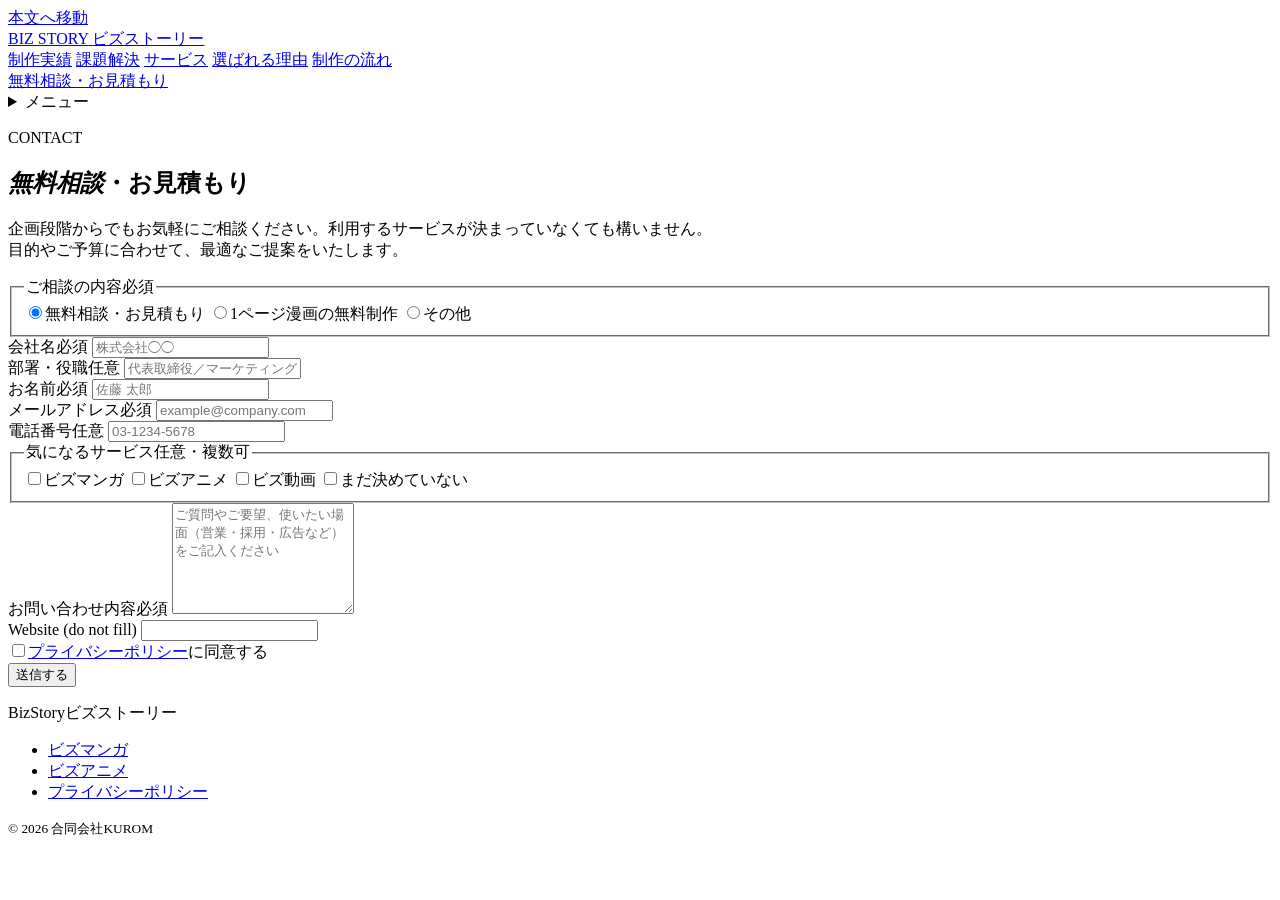
==== v7/contact.html @ 313390fc "fix(v7): 事例マンガの実在の社名・商品名を架空の名前にし、広告ページを外す - サービス説明マンガ: ソアスク→Aシステム、クラルテ→A株式会社。最後の広告ページ（8ページ目）を削除して全7ペ" ====
<!DOCTYPE html>
<html lang="ja">
<head>
  <meta charset="UTF-8">
  <meta name="referrer" content="strict-origin-when-cross-origin">
  <meta name="viewport" content="width=device-width, initial-scale=1.0">
  <!-- ビズストーリー LP のお問い合わせ画面（v7）。送信先は Contents X CRM の受信箱（受信元の公開キーはページ末尾の script）。
       送り方: bizstory.js の initContact が入力を確かめ、問題がなければ BizcarteInbound.sendForm() で受信箱へ送る（data-auto="false"。
       未入力のまま送られないよう、自動の送信は止めている）。ほかの送信先は無い。
       受信元の公開キーは秘密ではない（ブラウザに出る）。受信箱は、受信元に登録された許可ドメイン（kurom.jp）からの送信だけを受け付ける。
       CSP: script-src と connect-src に CRM（contentsx-crm.vercel.app）だけを足している。 -->
  <meta http-equiv="Content-Security-Policy" content="default-src 'self'; script-src 'self' https://contentsx-crm.vercel.app; style-src 'self' https://fonts.googleapis.com; img-src 'self' data: https://i.ytimg.com; font-src 'self' https://fonts.gstatic.com; connect-src https://contentsx-crm.vercel.app; frame-src https://www.youtube-nocookie.com; object-src 'none'; base-uri 'self'; form-action 'none'">
  <meta http-equiv="Permissions-Policy" content="interest-cohort=(), browsing-topics=()">
  <meta http-equiv="X-Content-Type-Options" content="nosniff">
  <title>お問い合わせ｜BIZ STORY（ビズストーリー）</title>
  <meta name="description" content="BIZ STORY（マンガ・アニメ・動画の制作）への無料相談・お見積もりのお問い合わせ。">
  <meta name="robots" content="noindex, follow">
  <meta name="theme-color" content="#0a0a0a">
  <link rel="icon" href="data:,">
  <link rel="preconnect" href="https://fonts.googleapis.com">
  <link rel="preconnect" href="https://fonts.gstatic.com" crossorigin>
  <link rel="stylesheet" href="https://fonts.googleapis.com/css2?family=Noto+Sans+JP:wght@400;500;700;900&family=Noto+Serif+JP:wght@700;900&family=Public+Sans:wght@700;900&display=swap">
  <link rel="stylesheet" href="bizstory.css?v=20261115b">
  <script defer src="bizstory.js?v=20261115b"></script>
</head>
<body class="bs-page bs-v5 bs-v6">
  <a class="bs-skip" href="#main">本文へ移動</a>

  <header class="bs-header">
    <div class="bs-header__inner">
      <!-- ロゴは正式なデータが無いので、文字と本の形の簡単な印で仮に作っている（正式なロゴが届いたら差し替える） -->
      <a class="bs-brand" href="index.html" aria-label="BIZ STORY ビズストーリー トップへ">
        <span class="bs-brand__mark" aria-hidden="true"></span>
        <span class="bs-brand__name">BIZ STORY</span>
        <span class="bs-brand__ja">ビズストーリー</span>
      </a>
      <nav class="bs-nav" aria-label="ページ内">
        <a class="bs-nav__link" href="index.html#works">制作実績</a>
        <a class="bs-nav__link" href="index.html#solutions">課題解決</a>
        <a class="bs-nav__link" href="index.html#services">サービス</a>
        <a class="bs-nav__link" href="index.html#reasons">選ばれる理由</a>
        <a class="bs-nav__link" href="index.html#flow">制作の流れ</a>
      </nav>
      <a class="bs-cta" href="contact.html">無料相談・お見積もり</a>
      <details class="bs-menu" data-bs-menu>
        <summary class="bs-menu__btn" aria-label="ページ内のメニュー"><span class="bs-menu__icon" aria-hidden="true"></span>メニュー</summary>
        <nav class="bs-menu__panel" aria-label="ページ内（メニュー）">
          <a class="bs-menu__top" href="index.html#works">制作実績</a>
          <a class="bs-menu__top" href="index.html#solutions">課題解決</a>
          <a class="bs-menu__top" href="index.html#services">サービス</a>
          <a class="bs-menu__top" href="index.html#reasons">選ばれる理由</a>
          <a class="bs-menu__top" href="index.html#benefits">導入のメリット</a>
          <a class="bs-menu__top" href="index.html#usecases">活用シーン</a>
          <a class="bs-menu__top" href="index.html#flow">制作の流れ</a>
          <a class="bs-menu__top" href="index.html#faq">よくある質問</a>
          <a class="bs-menu__top" href="index.html#contact">お問い合わせ</a>
        </nav>
      </details>
    </div>
  </header>

  <main id="main">
    <section class="bs-contact-hero" aria-labelledby="bs-contact-title">
      <div class="bs-container">
        <p class="bs-eyebrow">CONTACT</p>
        <h1 class="bs-h2" id="bs-contact-title"><em>無料相談</em>・お見積もり</h1>
        <p class="bs-lead">企画段階からでもお気軽にご相談ください。利用するサービスが決まっていなくても構いません。<br class="bs-br-pc">目的やご予算に合わせて、最適なご提案をいたします。</p>
      </div>
    </section>

    <section class="bs-section bs-section--cream bs-contact" aria-label="お問い合わせフォーム">
      <div class="bs-container">
        <form class="bs-form" data-bs-contact novalidate>
          <div class="bs-form__status" data-bs-contact-status role="status" aria-live="polite" tabindex="-1" hidden></div>

          <fieldset class="bs-form__row bs-form__set">
            <legend class="bs-form__label">ご相談の内容<span class="bs-form__req">必須</span></legend>
            <div class="bs-form__choices">
              <label class="bs-form__choice"><input type="radio" name="topic" value="無料相談・お見積もり" required checked><span>無料相談・お見積もり</span></label>
              <label class="bs-form__choice"><input type="radio" name="topic" value="1ページ漫画の無料制作" data-topic="free"><span>1ページ漫画の無料制作</span></label>
              <label class="bs-form__choice"><input type="radio" name="topic" value="その他"><span>その他</span></label>
            </div>
          </fieldset>
          <div class="bs-form__row">
            <label class="bs-form__label" for="bsCompany">会社名<span class="bs-form__req">必須</span></label>
            <input class="bs-form__input" type="text" id="bsCompany" name="company" data-crm-field="company_name" autocomplete="organization" placeholder="株式会社◯◯" required>
          </div>
          <div class="bs-form__row">
            <label class="bs-form__label" for="bsDepartment">部署・役職<span class="bs-form__opt">任意</span></label>
            <input class="bs-form__input" type="text" id="bsDepartment" name="department" data-crm-field="department" autocomplete="organization-title" placeholder="代表取締役／マーケティング部">
          </div>
          <div class="bs-form__row">
            <label class="bs-form__label" for="bsName">お名前<span class="bs-form__req">必須</span></label>
            <input class="bs-form__input" type="text" id="bsName" name="fullName" data-crm-field="full_name" autocomplete="name" placeholder="佐藤 太郎" required>
          </div>
          <div class="bs-form__row">
            <label class="bs-form__label" for="bsEmail">メールアドレス<span class="bs-form__req">必須</span></label>
            <input class="bs-form__input" type="email" id="bsEmail" name="email" data-crm-field="email" autocomplete="email" placeholder="example@company.com" required>
          </div>
          <div class="bs-form__row">
            <label class="bs-form__label" for="bsTel">電話番号<span class="bs-form__opt">任意</span></label>
            <input class="bs-form__input" type="tel" id="bsTel" name="tel" data-crm-field="phone" autocomplete="tel" placeholder="03-1234-5678">
          </div>
          <fieldset class="bs-form__row bs-form__set">
            <legend class="bs-form__label">気になるサービス<span class="bs-form__opt">任意・複数可</span></legend>
            <div class="bs-form__choices">
              <label class="bs-form__choice"><input type="checkbox" name="service" value="ビズマンガ"><span>ビズマンガ</span></label>
              <label class="bs-form__choice"><input type="checkbox" name="service" value="ビズアニメ"><span>ビズアニメ</span></label>
              <label class="bs-form__choice"><input type="checkbox" name="service" value="ビズ動画"><span>ビズ動画</span></label>
              <label class="bs-form__choice"><input type="checkbox" name="service" value="まだ決めていない"><span>まだ決めていない</span></label>
            </div>
          </fieldset>
          <div class="bs-form__row">
            <label class="bs-form__label" for="bsMessage">お問い合わせ内容<span class="bs-form__req">必須</span></label>
            <textarea class="bs-form__input bs-form__textarea" id="bsMessage" name="message" data-crm-field="message" rows="7" placeholder="ご質問やご要望、使いたい場面（営業・採用・広告など）をご記入ください" required></textarea>
          </div>
          <!-- ハニーポット（人には見えない入力欄。送信先が決まったら、値が入っている送信は捨てる） -->
          <div class="bs-form__trap" aria-hidden="true">
            <label for="bsWebsite">Website (do not fill)</label>
            <input type="text" id="bsWebsite" name="website" tabindex="-1" autocomplete="off" data-1p-ignore data-lpignore="true" data-bwignore="true" data-form-type="other">
          </div>
          <div class="bs-form__agree">
            <label class="bs-form__choice"><input type="checkbox" name="agree" id="bsAgree" required data-crm-ignore><span><a href="https://bizmanga.contentsx.jp/privacy-policy" target="_blank" rel="noopener">プライバシーポリシー</a>に同意する</span></label>
          </div>
          <div class="bs-form__submit"><button class="bs-btn bs-btn--lg" type="submit">送信する</button></div>
        </form>
      </div>
    </section>
  </main>

  <footer class="bs-footer">
    <div class="bs-footer__inner">
      <p class="bs-footer__brand">BizStory<span>ビズストーリー</span></p>
      <ul class="bs-footer__links">
        <li><a href="https://bizmanga.contentsx.jp/" target="_blank" rel="noopener">ビズマンガ</a></li>
        <li><a href="https://bizmanga.contentsx.jp/bizanime" target="_blank" rel="noopener">ビズアニメ</a></li>
        <li><a href="https://bizmanga.contentsx.jp/privacy-policy" target="_blank" rel="noopener">プライバシーポリシー</a></li>
      </ul>
      <p class="bs-footer__copy"><small>&copy; 2026 合同会社KUROM</small></p>
    </div>
  </footer>
  <!-- Contents X CRM 受信箱連携（送信は bizstory.js の initContact から手動で呼ぶため data-auto="false"。ボット対策の隠し欄は data-honeypot） -->
  <script src="https://contentsx-crm.vercel.app/embed/inbound-v1.js" data-source-key="1d94e01e3395a80f8139bd9f3fbd54bb" data-auto="false" data-honeypot="#bsWebsite" async></script>
</body>
</html>
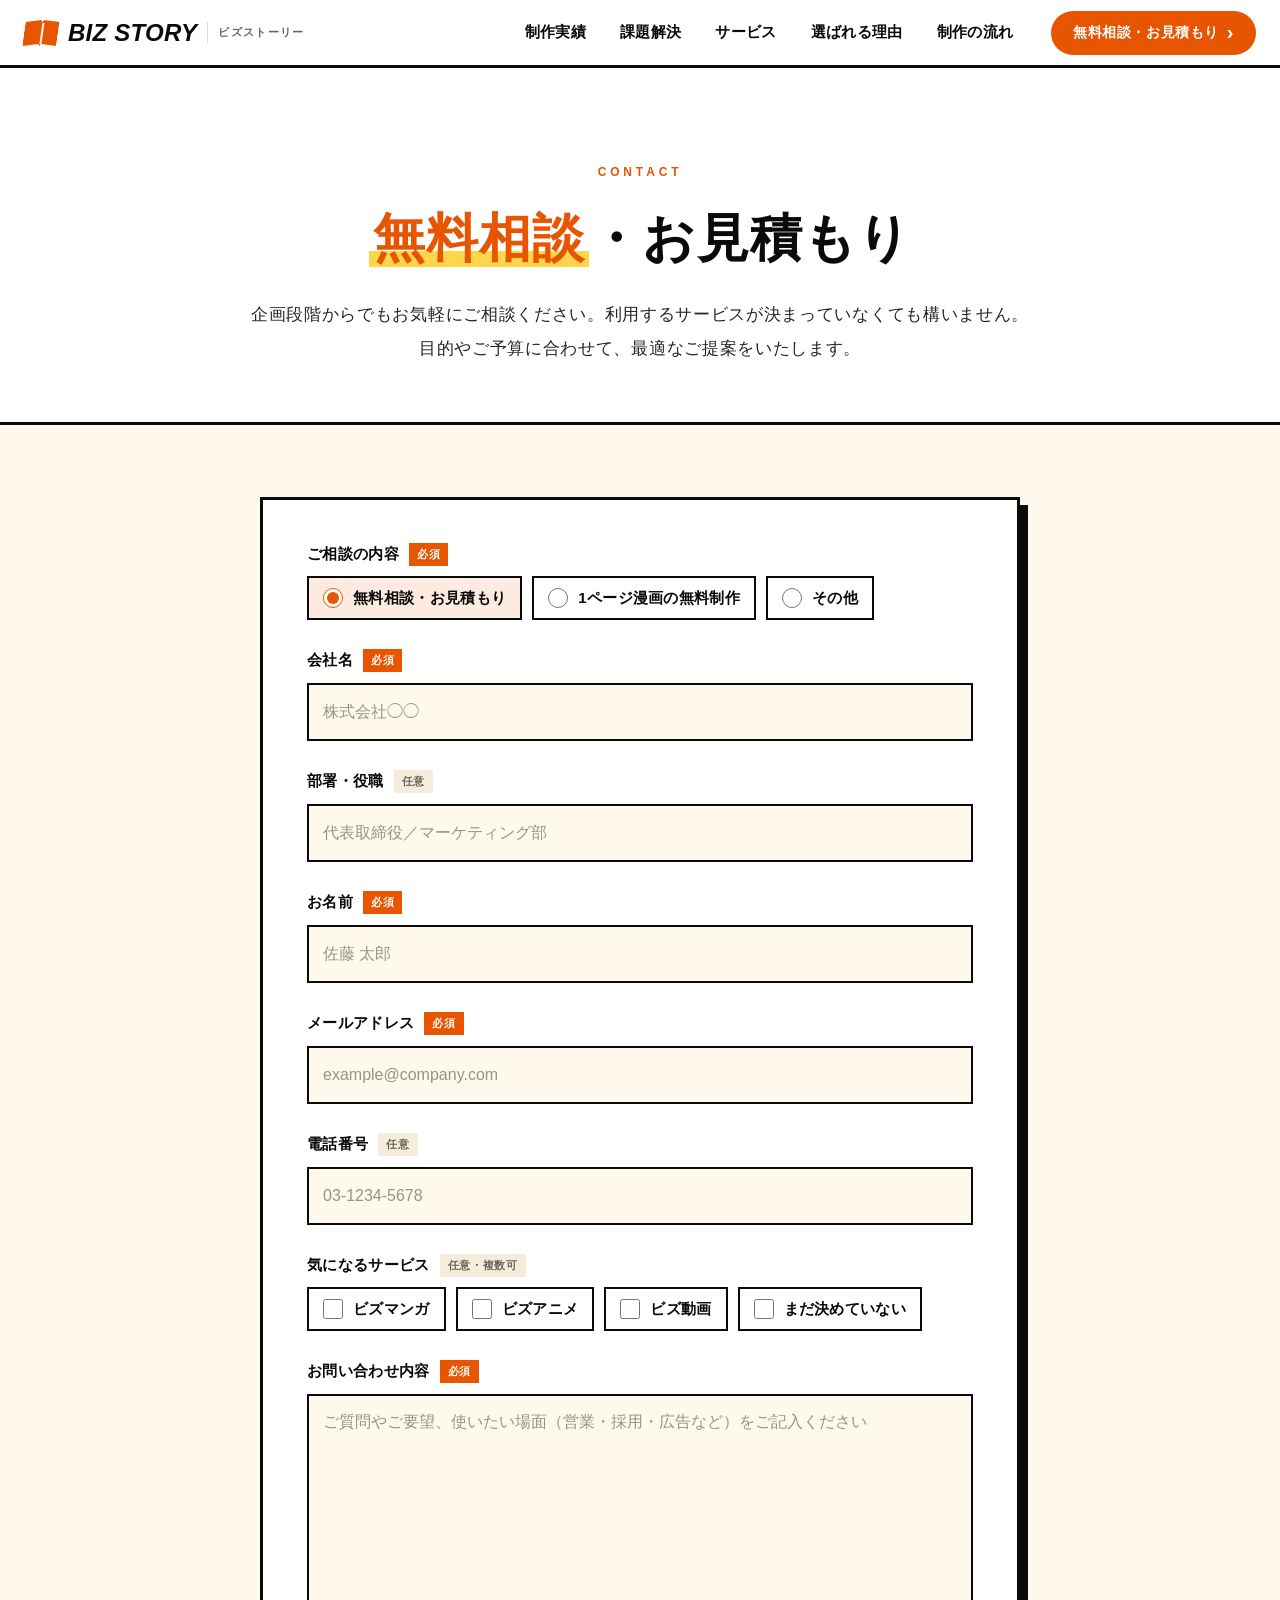
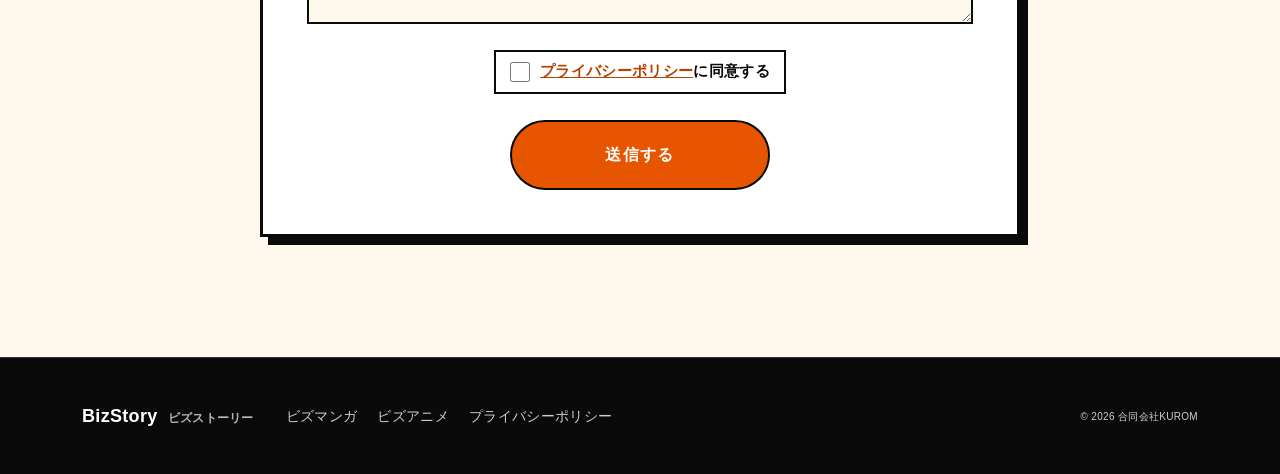
==== commit 6af30de7: "feat: マンガをパソコンでは見開きで読めるようにする（スマホは1ページずつのまま） - 幅769px以上は見開き（左から右へ）。右半分のクリックで次・左半分で前、矢印は出さない - 「右クリック：" ====
--- a/v7/contact.html
+++ b/v7/contact.html
@@ -20,8 +20,8 @@
   <link rel="preconnect" href="https://fonts.googleapis.com">
   <link rel="preconnect" href="https://fonts.gstatic.com" crossorigin>
   <link rel="stylesheet" href="https://fonts.googleapis.com/css2?family=Noto+Sans+JP:wght@400;500;700;900&family=Noto+Serif+JP:wght@700;900&family=Public+Sans:wght@700;900&display=swap">
-  <link rel="stylesheet" href="bizstory.css?v=20261115b">
-  <script defer src="bizstory.js?v=20261115b"></script>
+  <link rel="stylesheet" href="bizstory.css?v=20261116f">
+  <script defer src="bizstory.js?v=20261116f"></script>
 </head>
 <body class="bs-page bs-v5 bs-v6">
   <a class="bs-skip" href="#main">本文へ移動</a>
--- a/v7/bizstory.css
+++ b/v7/bizstory.css
@@ -0,0 +1,1533 @@
+/* ビズストーリー LP（他社の社長あてのメールに載せるLP）
+   見た目はビズマンガの用途別LP（josawa2255/bizmanga の css/bm-lp-v2.css「MANGA MAGAZINE × BRAND SITE」）に合わせる:
+   黒い太枠＋ずらした影のコマ割りパネル、明朝体の見出し＋オレンジ文字と黄色のマーカー、生成り色の面、黒い帯、フチ文字の番号。
+   色・太さの値は bm-lp-v2.css の :root（--lpv2-*）と同じ。このページだけで使うので、すべて .bs-page の中に閉じる。 */
+
+.bs-page {
+  --bs-paper: #ffffff;
+  --bs-cream: #fff8ed;
+  --bs-cream-deep: #f5ecd9;
+  --bs-ink: #0a0a0a;
+  --bs-ink-soft: #2a2520;
+  --bs-ink-mute: #6a6258;
+  --bs-rule-soft: #e4dbc6;
+  --bs-accent: #e85500;
+  --bs-accent-deep: #b94100;
+  --bs-accent-soft: rgba(232, 85, 0, 0.12);
+  --bs-yellow: #ffd54a;
+  --bs-font-display: "Noto Serif JP", "Hiragino Mincho ProN", serif;
+  --bs-font-sans: "Noto Sans JP", "Hiragino Kaku Gothic ProN", sans-serif;
+  --bs-font-mono: "Public Sans", "Noto Sans JP", sans-serif;
+  --bs-shadow-panel: 8px 8px 0 var(--bs-ink);
+  --bs-shadow-panel-sm: 5px 5px 0 var(--bs-ink);
+  --bs-border-w: 3px;
+  --bs-header-h: 68px;
+
+  margin: 0;
+  background: var(--bs-paper);
+  color: var(--bs-ink);
+  font-family: var(--bs-font-sans);
+  font-size: 16px;
+  line-height: 1.9;
+  letter-spacing: 0.02em;
+  -webkit-text-size-adjust: 100%;
+}
+.bs-page *, .bs-page *::before, .bs-page *::after { box-sizing: border-box; }
+.bs-page img { max-width: 100%; height: auto; display: block; }
+.bs-page a { color: inherit; }
+.bs-page :where(h1, h2, h3, p, ul, ol, figure, dl) { margin: 0; }
+.bs-page :where(ul, ol) { padding: 0; list-style: none; }
+.bs-page :focus-visible { outline: 3px solid var(--bs-accent); outline-offset: 3px; }
+.bs-page [hidden] { display: none !important; }
+html:has(.bs-page) { scroll-behavior: smooth; scroll-padding-top: calc(var(--bs-header-h, 68px) + 12px); }
+
+.bs-skip { position: absolute; left: -9999px; top: 0; }
+.bs-skip:focus { left: 12px; top: 12px; z-index: 100; background: #fff; padding: 8px 16px; }
+
+.bs-container { max-width: 1180px; margin: 0 auto; padding: 0 32px; }
+.bs-br-pc { display: initial; }
+
+/* ---------- 文字 ---------- */
+.bs-eyebrow {
+  display: inline-flex; align-items: center; gap: 14px;
+  font-family: var(--bs-font-mono); font-size: 12px; font-weight: 900;
+  letter-spacing: 0.32em; text-transform: uppercase; color: var(--bs-accent);
+  margin: 0 0 20px;
+}
+.bs-eyebrow::before { content: ""; width: 40px; height: 2px; background: var(--bs-accent); display: inline-block; }
+.bs-h2, .bs-h3, .bs-hero__title, .bs-bridge__statement, .bs-end__title { word-break: auto-phrase; text-wrap: balance; }
+.bs-h2 {
+  font-family: var(--bs-font-display); font-size: clamp(30px, 4.6vw, 52px); font-weight: 900;
+  line-height: 1.35; letter-spacing: 0.02em; margin: 0 0 24px;
+}
+.bs-h2 em, .bs-h3 em, .bs-hero__title em {
+  font-style: normal; color: var(--bs-accent);
+  background-image: linear-gradient(to top, var(--bs-yellow) 0%, var(--bs-yellow) 28%, transparent 28%);
+  padding: 0 4px;
+}
+.bs-h3 {
+  font-family: var(--bs-font-display); font-size: clamp(19px, 2vw, 23px); font-weight: 900;
+  line-height: 1.5; letter-spacing: 0.02em; margin: 0 0 12px;
+}
+.bs-lead { font-size: clamp(15px, 1.4vw, 17px); line-height: 2; color: var(--bs-ink-soft); letter-spacing: 0.04em; }
+
+/* 章の見出し（裏にクリーム色のもや） */
+.bs-head { text-align: center; margin: 0 auto 64px; max-width: 840px; position: relative; isolation: isolate; }
+.bs-head::before {
+  content: ""; position: absolute; inset: -40px -30px; z-index: -1; pointer-events: none; filter: blur(14px);
+  background:
+    radial-gradient(ellipse 60% 70% at 50% 40%, rgba(255, 213, 74, 0.28) 0%, transparent 70%),
+    radial-gradient(ellipse 85% 75% at 50% 50%, rgba(255, 248, 237, 1) 0%, rgba(255, 248, 237, 0.65) 55%, transparent 100%);
+}
+.bs-head .bs-eyebrow { justify-content: center; }
+.bs-head .bs-eyebrow::before { display: none; }
+
+/* ---------- ボタン（太枠＋ずらした影） ---------- */
+.bs-btn {
+  display: inline-flex; align-items: center; justify-content: center; gap: 10px;
+  min-height: 48px; padding: 16px 30px;
+  font-family: var(--bs-font-sans); font-size: 15px; font-weight: 900; letter-spacing: 0.08em; line-height: 1.4;
+  text-decoration: none; text-align: center; cursor: pointer;
+  border: var(--bs-border-w) solid var(--bs-ink); background: var(--bs-accent); color: #fff !important;
+  box-shadow: var(--bs-shadow-panel-sm);
+  transition: transform 0.18s ease, box-shadow 0.18s ease, background 0.18s ease, color 0.18s ease;
+}
+.bs-btn:hover { transform: translate(-2px, -2px); box-shadow: 7px 7px 0 var(--bs-ink); }
+.bs-btn:active { transform: translate(0, 0); box-shadow: 2px 2px 0 var(--bs-ink); }
+.bs-btn--ghost { background: #fff; color: var(--bs-ink) !important; }
+.bs-btn--ghost:hover { background: var(--bs-ink); color: #fff !important; }
+.bs-btn--sm { min-height: 44px; padding: 8px 18px; font-size: 13px; box-shadow: 3px 3px 0 var(--bs-ink); }
+.bs-btn--sm:hover { box-shadow: 5px 5px 0 var(--bs-ink); }
+.bs-btn--lg { padding: 22px 44px; font-size: 16px; }
+.bs-btn--on-dark { border-color: #fff; box-shadow: 6px 6px 0 var(--bs-yellow); }
+.bs-btn--on-dark:hover { box-shadow: 9px 9px 0 var(--bs-yellow); }
+
+/* ---------- ヘッダー ---------- */
+.bs-header {
+  position: sticky; top: 0; z-index: 50; height: var(--bs-header-h);
+  background: rgba(255, 255, 255, 0.96); backdrop-filter: blur(8px);
+  border-bottom: var(--bs-border-w) solid var(--bs-ink);
+}
+.bs-header__inner { height: 100%; max-width: 1280px; margin: 0 auto; padding: 0 24px; display: flex; align-items: center; gap: 24px; }
+.bs-logo { display: inline-flex; align-items: baseline; gap: 10px; text-decoration: none; color: var(--bs-ink) !important; }
+.bs-logo__en { font-family: var(--bs-font-mono); font-weight: 900; font-size: 24px; letter-spacing: -0.01em; }
+.bs-logo__en::first-letter { color: var(--bs-accent); }
+.bs-logo__ja { font-size: 12px; font-weight: 700; color: var(--bs-ink-mute); }
+.bs-nav { display: flex; align-items: center; gap: 2px; margin-left: auto; }
+.bs-nav__link { display: inline-flex; align-items: center; min-height: 44px; padding: 0 11px; font-size: 14px; font-weight: 700; text-decoration: none; white-space: nowrap; }
+.bs-nav__link:hover { color: var(--bs-accent); }
+.bs-nav__link--parent::after {
+  content: ""; width: 6px; height: 6px; margin: -3px 0 0 7px; border: solid currentColor; border-width: 0 2px 2px 0; transform: rotate(45deg);
+}
+/* サービスの小項目（上に重ねて開く） */
+.bs-nav__group { position: relative; }
+.bs-nav__menu {
+  position: absolute; top: 100%; left: 0; min-width: 190px; display: none; flex-direction: column; padding: 6px 0;
+  background: #fff; border: var(--bs-border-w) solid var(--bs-ink); box-shadow: var(--bs-shadow-panel-sm);
+}
+.bs-nav__group:hover .bs-nav__menu, .bs-nav__group:focus-within .bs-nav__menu { display: flex; }
+.bs-nav__menu a { display: flex; align-items: center; min-height: 44px; padding: 0 18px; font-size: 14px; font-weight: 700; text-decoration: none; white-space: nowrap; }
+.bs-nav__menu a:hover { background: var(--bs-cream); color: var(--bs-accent-deep); }
+
+/* 狭い画面のメニュー */
+.bs-menu { display: none; position: relative; }
+.bs-menu__btn {
+  list-style: none; cursor: pointer; display: inline-flex; align-items: center; gap: 8px; min-height: 44px; padding: 0 14px;
+  font-size: 13px; font-weight: 900; background: #fff; border: var(--bs-border-w) solid var(--bs-ink);
+}
+.bs-menu__btn::-webkit-details-marker { display: none; }
+.bs-menu__icon, .bs-menu__icon::before, .bs-menu__icon::after { display: block; width: 16px; height: 2px; background: var(--bs-ink); }
+.bs-menu__icon { position: relative; }
+.bs-menu__icon::before, .bs-menu__icon::after { content: ""; position: absolute; left: 0; }
+.bs-menu__icon::before { top: -5px; }
+.bs-menu__icon::after { top: 5px; }
+.bs-menu[open] .bs-menu__icon { background: transparent; }
+.bs-menu[open] .bs-menu__icon::before { top: 0; transform: rotate(45deg); }
+.bs-menu[open] .bs-menu__icon::after { top: 0; transform: rotate(-45deg); }
+.bs-menu__panel {
+  position: absolute; right: 0; top: calc(100% + 12px); width: min(300px, calc(100vw - 32px));
+  max-height: calc(100dvh - var(--bs-header-h) - 24px); overflow-y: auto; padding: 8px 0 12px;
+  display: flex; flex-direction: column; background: #fff; border: var(--bs-border-w) solid var(--bs-ink); box-shadow: var(--bs-shadow-panel-sm);
+}
+.bs-menu__panel a { display: flex; align-items: center; min-height: 44px; padding: 0 20px 0 36px; font-size: 14px; font-weight: 700; text-decoration: none; }
+.bs-menu__panel a.bs-menu__top { padding-left: 20px; font-weight: 900; }
+.bs-menu__panel a:hover { background: var(--bs-cream); }
+.bs-menu__panel a:not(.bs-menu__top) + .bs-menu__top { margin-top: 8px; border-top: 2px solid var(--bs-ink); }
+.bs-menu__group {
+  margin: 8px 0 0; padding: 8px 20px 4px; border-top: 2px solid var(--bs-ink);
+  font-family: var(--bs-font-display); font-size: 15px; font-weight: 900; color: var(--bs-accent-deep);
+}
+
+/* ---------- HERO ---------- */
+.bs-hero {
+  position: relative; overflow: hidden; background: var(--bs-cream);
+  border-bottom: var(--bs-border-w) solid var(--bs-ink);
+}
+.bs-hero::before {
+  content: ""; position: absolute; inset: 0; pointer-events: none; opacity: 0.5;
+  background-image: radial-gradient(rgba(232, 85, 0, 0.22) 1px, transparent 1.4px); background-size: 8px 8px;
+  -webkit-mask-image: linear-gradient(100deg, transparent 35%, #000 100%); mask-image: linear-gradient(100deg, transparent 35%, #000 100%);
+}
+.bs-hero__inner {
+  position: relative; max-width: 1280px; margin: 0 auto; padding: 72px 32px 88px;
+  display: grid; grid-template-columns: minmax(0, 1fr) minmax(0, 1.05fr); align-items: center; gap: 56px;
+}
+.bs-hero__tag {
+  display: inline-block; margin-bottom: 20px; padding: 6px 14px;
+  background: var(--bs-ink); color: #fff; font-size: 13px; font-weight: 900; letter-spacing: 0.1em;
+}
+.bs-hero__copy .bs-eyebrow { display: flex; }
+.bs-hero__title {
+  font-family: var(--bs-font-display); font-size: clamp(36px, 4.8vw, 64px); font-weight: 900;
+  line-height: 1.3; letter-spacing: 0.02em;
+}
+.bs-hero__lead { margin-top: 28px; font-size: clamp(15px, 1.3vw, 17px); line-height: 2; color: var(--bs-ink-soft); max-width: 34em; }
+.bs-hero__actions { display: flex; flex-wrap: wrap; gap: 18px; margin-top: 36px; }
+.bs-hero__visual { position: relative; }
+.bs-hero__visual img {
+  width: 100%; aspect-ratio: 3 / 2; object-fit: cover;
+  border: var(--bs-border-w) solid var(--bs-ink); box-shadow: var(--bs-shadow-panel); background: #fff;
+}
+
+/* ---------- 章 ---------- */
+.bs-section { padding: 120px 0; position: relative; overflow-x: clip; }
+.bs-section--cream { background: var(--bs-cream); }
+
+/* コマ割りパネル（なぜマンガとアニメなのか） */
+.bs-panels { display: grid; grid-template-columns: repeat(3, minmax(0, 1fr)); gap: 32px; }
+.bs-panel-card {
+  position: relative; background: #fff; border: var(--bs-border-w) solid var(--bs-ink);
+  box-shadow: var(--bs-shadow-panel); padding: 100px 28px 30px; min-height: 196px;
+  transition: transform 0.22s ease, box-shadow 0.22s ease;
+}
+.bs-panel-card:hover { transform: translate(-3px, -3px); box-shadow: 11px 11px 0 var(--bs-ink); }
+.bs-panel-card__num {
+  position: absolute; top: 28px; left: 28px; width: 56px; height: 56px;
+  display: flex; align-items: center; justify-content: center;
+  font-family: var(--bs-font-display); font-weight: 900; font-size: 26px; color: #fff; background: var(--bs-ink);
+}
+.bs-panel-card p { font-size: 15px; line-height: 2; color: var(--bs-ink-soft); }
+
+/* 黒い帯 */
+.bs-bridge { position: relative; background: var(--bs-ink); color: #fff; padding: 120px 0; overflow: hidden; text-align: center; }
+.bs-bridge::before {
+  content: ""; position: absolute; inset: 0; pointer-events: none; opacity: 0.55;
+  background-image: radial-gradient(rgba(232, 85, 0, 0.4) 1px, transparent 1.5px); background-size: 8px 8px;
+}
+.bs-bridge::after { content: ""; position: absolute; inset: 24px; border: 1px solid rgba(255, 255, 255, 0.18); pointer-events: none; }
+.bs-bridge__inner { position: relative; z-index: 1; max-width: 920px; margin: 0 auto; padding: 0 32px; }
+.bs-bridge__eyebrow { font-family: var(--bs-font-mono); font-size: 12px; font-weight: 900; letter-spacing: 0.42em; color: var(--bs-yellow); margin-bottom: 28px; }
+.bs-bridge__statement { font-family: var(--bs-font-display); font-weight: 900; font-size: clamp(26px, 4.4vw, 50px); line-height: 1.6; letter-spacing: 0.04em; }
+.bs-bridge__statement em { font-style: normal; color: var(--bs-accent); position: relative; display: inline-block; }
+.bs-bridge__statement em::before {
+  content: ""; position: absolute; inset: -4px -8px; border: 2px solid var(--bs-accent); transform: rotate(-1deg); pointer-events: none;
+}
+
+/* 得られること（画像つきパネル） */
+.bs-merits { display: grid; grid-template-columns: repeat(2, minmax(0, 1fr)); gap: 36px; }
+.bs-merit {
+  display: flex; flex-direction: column; background: #fff; overflow: hidden;
+  border: var(--bs-border-w) solid var(--bs-ink); box-shadow: var(--bs-shadow-panel);
+  transition: transform 0.22s ease, box-shadow 0.22s ease;
+}
+.bs-merit:hover { transform: translate(-3px, -3px); box-shadow: 11px 11px 0 var(--bs-ink); }
+.bs-merit__img { width: 100%; aspect-ratio: 16 / 9; object-fit: cover; object-position: center 22%; border-bottom: var(--bs-border-w) solid var(--bs-ink); background: var(--bs-cream-deep); }
+.bs-merit__body { padding: 28px 28px 32px; }
+.bs-merit__label {
+  display: inline-block; margin-bottom: 14px; padding: 3px 12px;
+  font-family: var(--bs-font-sans); font-size: 13px; font-weight: 900; letter-spacing: 0.08em;
+  color: #fff; background: var(--bs-accent);
+}
+.bs-merit p:last-child { font-size: 15px; line-height: 2; color: var(--bs-ink-soft); }
+
+/* マンガからアニメへ（3つの段階） */
+.bs-step__num, .bs-flow__num {
+  display: block; font-family: var(--bs-font-display); font-weight: 900; font-size: 48px; line-height: 0.95;
+  color: var(--bs-accent-soft); -webkit-text-stroke: 1.5px var(--bs-accent); letter-spacing: -0.04em; margin-bottom: 10px;
+}
+.bs-step__name, .bs-flow__name { font-family: var(--bs-font-display); font-weight: 900; font-size: 17px; line-height: 1.5; margin-bottom: 8px; }
+.bs-step__desc, .bs-flow__desc { font-size: 14px; line-height: 1.9; color: var(--bs-ink-soft); }
+
+/* 段階を踏むもの（マンガからアニメへ・制作の流れ）: パネル → 矢印 → パネル で、進んでいることを見せる */
+.bs-steps, .bs-flow { position: relative; display: grid; gap: 72px; }
+.bs-steps { grid-template-columns: repeat(3, minmax(0, 1fr)); }
+.bs-flow { grid-template-columns: repeat(4, minmax(0, 1fr)); }
+.bs-step, .bs-flow__step {
+  position: relative; z-index: 1; background: #fff; padding: 26px 24px 28px;
+  border: var(--bs-border-w) solid var(--bs-ink); box-shadow: var(--bs-shadow-panel-sm);
+}
+.bs-flow__step { min-height: 210px; }
+.bs-step:not(:last-child)::after, .bs-flow__step:not(:last-child)::after {
+  content: ""; position: absolute; top: 50%; right: -55px; z-index: 2; width: 34px; height: 34px;
+  background: var(--bs-accent); border: var(--bs-border-w) solid var(--bs-ink);
+  clip-path: polygon(0 18%, 52% 18%, 52% 0, 100% 50%, 52% 100%, 52% 82%, 0 82%);
+  transform: translateY(-50%);
+}
+/* 矢印の黒い縁（clip-path では枠線が切れるので、少し大きい黒い矢印を後ろに重ねる） */
+.bs-step:not(:last-child)::before, .bs-flow__step:not(:last-child)::before {
+  content: ""; position: absolute; top: 50%; right: -58px; z-index: 2; width: 40px; height: 40px; background: var(--bs-ink);
+  clip-path: polygon(0 14%, 52% 14%, 52% 0, 100% 50%, 52% 100%, 52% 86%, 0 86%);
+  transform: translateY(-50%);
+}
+.bs-step__num, .bs-flow__num { position: relative; }
+.bs-step__num::before, .bs-flow__num::before {
+  content: "STEP"; display: block; margin-bottom: 6px;
+  font-family: var(--bs-font-mono); font-size: 11px; font-weight: 900; letter-spacing: 0.3em; line-height: 1; color: var(--bs-ink); -webkit-text-stroke: 0;
+}
+.bs-step__num, .bs-flow__num { display: inline-block; }
+.bs-feature__arrow {
+  justify-self: center; width: 40px; height: 40px; background: var(--bs-accent);
+  clip-path: polygon(0 18%, 52% 18%, 52% 0, 100% 50%, 52% 100%, 52% 82%, 0 82%);
+}
+
+/* ASOBI SYSTEM の事例 */
+.bs-feature {
+  margin-top: 56px; background: #fff; border: var(--bs-border-w) solid var(--bs-ink); box-shadow: var(--bs-shadow-panel);
+  padding: 36px;
+}
+.bs-feature__label { font-family: var(--bs-font-mono); font-size: 12px; font-weight: 900; letter-spacing: 0.32em; color: var(--bs-accent); margin-bottom: 8px; }
+.bs-feature__head { padding-bottom: 20px; border-bottom: 2px dashed var(--bs-rule-soft); }
+.bs-feature__text { font-size: 15px; color: var(--bs-ink-soft); }
+.bs-feature__body { display: grid; grid-template-columns: minmax(0, 0.8fr) 48px minmax(0, 1.6fr); align-items: center; gap: 20px; margin-top: 24px; }
+.bs-feature__slot-label { display: flex; align-items: baseline; gap: 10px; font-size: 14px; font-weight: 900; margin-bottom: 10px; }
+.bs-feature__slot-label span { font-family: var(--bs-font-mono); font-size: 12px; letter-spacing: 0.24em; color: var(--bs-accent); }
+.bs-feature__media {
+  appearance: none; cursor: pointer; font: inherit; width: 100%; padding: 0;
+  position: relative; display: grid; place-items: center; overflow: hidden; background: var(--bs-cream-deep);
+  border: var(--bs-border-w) solid var(--bs-ink); box-shadow: var(--bs-shadow-panel-sm);
+  transition: transform 0.18s ease, box-shadow 0.18s ease;
+}
+.bs-feature__media:hover { transform: translate(-2px, -2px); box-shadow: 7px 7px 0 var(--bs-ink); }
+.bs-feature__media img { width: 100%; height: 100%; object-fit: cover; }
+.bs-feature__media--manga { aspect-ratio: 4 / 5; }
+.bs-feature__media--anime {
+  aspect-ratio: 16 / 9; background-color: var(--bs-ink); color: #fff;
+  background-image: radial-gradient(rgba(232, 85, 0, 0.45) 1px, transparent 1.5px); background-size: 8px 8px;
+}
+.bs-feature__media--anime .bs-placeholder { color: #fff; }
+.bs-feature__hint {
+  position: absolute; right: 0; bottom: 0; padding: 6px 14px; font-size: 13px; font-weight: 900;
+  background: var(--bs-accent); color: #fff; border-top: var(--bs-border-w) solid var(--bs-ink); border-left: var(--bs-border-w) solid var(--bs-ink);
+}
+.bs-placeholder { font-size: 15px; font-weight: 900; letter-spacing: 0.06em; color: var(--bs-ink-mute); text-align: center; padding: 0 16px; }
+
+/* 3つのサービス（カード全体が各サービスの章へのリンク） */
+.bs-services { display: grid; grid-template-columns: repeat(3, minmax(0, 1fr)); gap: 32px; }
+.bs-svc {
+  display: flex; flex-direction: column; background: #fff; text-decoration: none; color: var(--bs-ink) !important;
+  border: var(--bs-border-w) solid var(--bs-ink); box-shadow: var(--bs-shadow-panel);
+  transition: transform 0.22s ease, box-shadow 0.22s ease;
+}
+.bs-svc:hover, .bs-svc:focus-visible { transform: translate(-3px, -3px); box-shadow: 11px 11px 0 var(--bs-ink); }
+.bs-svc span { display: block; }
+.bs-svc__img { position: relative; border-bottom: var(--bs-border-w) solid var(--bs-ink); overflow: hidden; }
+.bs-svc__img img { width: 100%; aspect-ratio: 4 / 3; object-fit: cover; }
+.bs-svc .bs-svc__no {
+  position: absolute; top: 14px; left: 14px; width: 52px; height: 52px; display: flex; align-items: center; justify-content: center;
+  font-family: var(--bs-font-display); font-weight: 900; font-size: 24px; color: #fff; background: var(--bs-ink); border: 2px solid #fff;
+}
+.bs-svc__body { padding: 22px 24px 24px; display: flex !important; flex-direction: column; flex: 1; }
+.bs-svc__label { font-family: var(--bs-font-mono); font-size: 12px; font-weight: 900; letter-spacing: 0.28em; color: var(--bs-accent); }
+.bs-svc__name { font-family: var(--bs-font-display); font-weight: 900; font-size: clamp(22px, 2.2vw, 26px); line-height: 1.4; margin: 4px 0 8px; }
+.bs-svc__copy { font-family: var(--bs-font-display); font-weight: 900; font-size: 16px; line-height: 1.6; }
+.bs-svc .bs-svc__tags { display: flex; flex-wrap: wrap; gap: 6px; margin: 14px 0 18px; }
+.bs-svc__tags span { font-size: 12px; font-weight: 700; padding: 2px 10px; border: 1.5px solid var(--bs-ink); background: var(--bs-cream); }
+.bs-svc .bs-svc__more {
+  margin-top: auto; display: flex; align-items: center; justify-content: space-between; min-height: 44px;
+  padding-top: 12px; border-top: 2px solid var(--bs-ink); font-size: 14px; font-weight: 900; color: var(--bs-accent-deep);
+}
+.bs-svc__more::after { content: "↓"; font-family: var(--bs-font-mono); font-size: 18px; transition: transform 0.2s ease; }
+.bs-svc:hover .bs-svc__more::after { transform: translateY(3px); }
+.bs-combo {
+  margin-top: 40px; display: flex; align-items: center; gap: 18px; flex-wrap: wrap; padding: 18px 24px;
+  text-decoration: none; color: var(--bs-ink) !important; background: var(--bs-cream);
+  border: var(--bs-border-w) solid var(--bs-ink); box-shadow: var(--bs-shadow-panel-sm);
+  transition: transform 0.18s ease, box-shadow 0.18s ease;
+}
+.bs-combo:hover { transform: translate(-2px, -2px); box-shadow: 7px 7px 0 var(--bs-ink); }
+.bs-combo__label { font-size: 13px; font-weight: 900; padding: 3px 12px; background: var(--bs-accent); color: #fff; }
+.bs-combo__text { font-family: var(--bs-font-display); font-weight: 900; font-size: 17px; flex: 1 1 320px; }
+.bs-combo__more { font-size: 14px; font-weight: 900; color: var(--bs-accent-deep); }
+.bs-combo__more::after { content: " ↓"; }
+
+/* サービスごとの章（右上の札でどのサービスの話かを示す） */
+.bs-svc-head { position: relative; text-align: center; margin: 0 auto 56px; isolation: isolate; }
+.bs-svc-head::before {
+  content: ""; position: absolute; inset: -40px 15%; z-index: -1; pointer-events: none; filter: blur(14px);
+  background: radial-gradient(ellipse 60% 70% at 50% 40%, rgba(255, 213, 74, 0.24) 0%, transparent 70%);
+}
+.bs-svc-head .bs-eyebrow { justify-content: center; }
+.bs-svc-head .bs-eyebrow::before { display: none; }
+.bs-svc-head .bs-lead { max-width: 760px; margin: 0 auto; }
+.bs-svc-tag {
+  position: absolute; top: 0; right: 0; display: flex; flex-direction: column; align-items: flex-start; gap: 2px;
+  padding: 10px 16px; background: var(--bs-ink); color: #fff; text-align: left;
+  font-family: var(--bs-font-display); font-weight: 900; font-size: 18px; line-height: 1.3;
+  border: var(--bs-border-w) solid var(--bs-ink); box-shadow: 5px 5px 0 var(--bs-accent);
+}
+.bs-svc-tag span { font-family: var(--bs-font-mono); font-size: 11px; letter-spacing: 0.24em; color: var(--bs-yellow); }
+.bs-svc-section .bs-merits { grid-template-columns: repeat(3, minmax(0, 1fr)); gap: 32px; }
+.bs-svc-foot { margin-top: 48px; text-align: center; }
+.bs-svc-section .bs-note { text-align: center; margin-top: 24px; }
+
+/* 黒地の章（ビズアニメ。ビズアニメのページの黒地に寄せる） */
+.bs-section--ink { background: var(--bs-ink); color: #fff; }
+.bs-section--ink::before {
+  content: ""; position: absolute; inset: 0; pointer-events: none; opacity: 0.35;
+  background-image: radial-gradient(rgba(255, 213, 74, 0.35) 1px, transparent 1.5px); background-size: 8px 8px;
+}
+.bs-section--ink .bs-container { position: relative; }
+.bs-section--ink .bs-svc-head::before { display: none; }
+.bs-section--ink .bs-lead { color: rgba(255, 255, 255, 0.85); }
+.bs-section--ink .bs-eyebrow { color: var(--bs-yellow); }
+.bs-section--ink .bs-svc-tag { background: var(--bs-yellow); color: var(--bs-ink); border-color: #fff; box-shadow: 5px 5px 0 var(--bs-accent); }
+.bs-section--ink .bs-svc-tag span { color: var(--bs-accent-deep); }
+.bs-section--ink .bs-merit__img { object-position: center; }
+.bs-section--ink .bs-merit { color: var(--bs-ink); border-color: #fff; box-shadow: 8px 8px 0 var(--bs-yellow); }
+.bs-section--ink .bs-merit:hover { box-shadow: 11px 11px 0 var(--bs-yellow); }
+
+/* ---------- サービスの章の中の小見出し（導入事例・制作事例） ---------- */
+.bs-sub { margin-top: 104px; }
+.bs-sub__head { text-align: center; max-width: 760px; margin: 0 auto 48px; }
+.bs-sub__head .bs-eyebrow { justify-content: center; margin-bottom: 14px; }
+.bs-sub__head .bs-eyebrow::before { display: none; }
+.bs-sub__head .bs-lead { word-break: auto-phrase; text-wrap: balance; }
+.bs-sub__title {
+  font-family: var(--bs-font-display); font-size: clamp(24px, 3.2vw, 36px); font-weight: 900;
+  line-height: 1.4; letter-spacing: 0.02em; margin-bottom: 14px; word-break: auto-phrase; text-wrap: balance;
+}
+.bs-sub__title em {
+  font-style: normal; color: var(--bs-accent); padding: 0 4px;
+  background-image: linear-gradient(to top, var(--bs-yellow) 0%, var(--bs-yellow) 28%, transparent 28%);
+}
+.bs-section--ink .bs-sub__title em { background-image: linear-gradient(to top, rgba(255, 213, 74, 0.45) 0%, rgba(255, 213, 74, 0.45) 28%, transparent 28%); }
+
+/* 導入事例（左にマンガ、右に 業種・課題・導入・成果・なぜ効いたか） */
+.bs-cases { display: grid; gap: 40px; }
+.bs-case {
+  display: grid; grid-template-columns: minmax(0, 0.42fr) minmax(0, 1fr); gap: 32px; align-items: start;
+  background: #fff; padding: 28px; border: var(--bs-border-w) solid var(--bs-ink); box-shadow: var(--bs-shadow-panel);
+}
+.bs-case__media {
+  appearance: none; cursor: pointer; font: inherit; padding: 0; width: 100%; position: relative; display: block; overflow: hidden;
+  aspect-ratio: 4 / 5; background: var(--bs-cream-deep);
+  border: var(--bs-border-w) solid var(--bs-ink); box-shadow: var(--bs-shadow-panel-sm);
+  transition: transform 0.18s ease, box-shadow 0.18s ease;
+}
+.bs-case__media:hover { transform: translate(-2px, -2px); box-shadow: 7px 7px 0 var(--bs-ink); }
+.bs-case__media img { width: 100%; height: 100%; object-fit: cover; object-position: center top; }
+.bs-case__hint {
+  position: absolute; right: 0; bottom: 0; padding: 6px 14px; font-size: 13px; font-weight: 900;
+  background: var(--bs-accent); color: #fff; border-top: var(--bs-border-w) solid var(--bs-ink); border-left: var(--bs-border-w) solid var(--bs-ink);
+}
+.bs-case__title {
+  margin: 0 0 18px; padding-left: 14px; border-left: 6px solid var(--bs-accent);
+  font-family: var(--bs-font-display); font-size: clamp(19px, 2vw, 24px); font-weight: 900; line-height: 1.5;
+  word-break: auto-phrase; text-wrap: balance;
+}
+.bs-case__title > span:first-child {
+  display: block; margin-bottom: 4px; font-family: var(--bs-font-sans); font-size: 13px; letter-spacing: 0.08em; color: var(--bs-accent-deep);
+}
+.bs-case__rows { display: grid; gap: 8px; }
+.bs-case__rows div { display: grid; grid-template-columns: 7.5em minmax(0, 1fr); gap: 16px; align-items: center; padding-bottom: 8px; border-bottom: 1px solid var(--bs-rule-soft); }
+.bs-case__rows dt {
+  align-self: stretch; display: flex; align-items: center; justify-content: center; padding: 6px 8px;
+  font-size: 13px; font-weight: 900; text-align: center; background: var(--bs-cream); border: 2px solid var(--bs-ink);
+}
+.bs-case__rows dd { margin: 0; font-size: 15px; line-height: 1.8; color: var(--bs-ink-soft); }
+.bs-case__result { background: var(--bs-accent-soft); border-bottom: 0 !important; padding: 8px 8px 8px 0; }
+.bs-case__result dt { background: var(--bs-accent); color: #fff; border-color: var(--bs-ink); }
+.bs-case__result dd { font-family: var(--bs-font-display); font-size: 17px; font-weight: 900; color: var(--bs-accent-deep); }
+.bs-case__why { border-bottom: 0 !important; }
+.bs-case__why dt { background: var(--bs-yellow); }
+.bs-cases__cta { margin-top: 40px; text-align: center; font-family: var(--bs-font-display); font-size: clamp(16px, 1.6vw, 19px); font-weight: 900; }
+/* まだ中身が決まっていない所（先方に確かめてから差し替える） */
+.bs-tbd { color: var(--bs-ink-mute) !important; background: repeating-linear-gradient(-45deg, transparent 0 6px, rgba(10, 10, 10, 0.04) 6px 12px); outline: 1.5px dashed var(--bs-ink-mute); outline-offset: 2px; }
+
+/* ---------- 制作事例の一覧 ---------- */
+.bs-filter { display: flex; flex-wrap: wrap; justify-content: center; gap: 8px; margin-bottom: 32px; }
+.bs-filter button {
+  appearance: none; cursor: pointer; font: inherit; font-size: 14px; font-weight: 700;
+  min-height: 44px; padding: 0 16px; background: #fff; color: var(--bs-ink); border: 2px solid var(--bs-ink);
+}
+.bs-filter button[aria-pressed="true"] { background: var(--bs-accent); border-color: var(--bs-ink); color: #fff; }
+.bs-grid { display: grid; gap: 32px 28px; }
+.bs-grid--manga { grid-template-columns: repeat(3, minmax(0, 1fr)); }
+.bs-grid--video { grid-template-columns: repeat(auto-fill, minmax(300px, 1fr)); }
+.bs-grid--wide { grid-template-columns: repeat(3, minmax(0, 1fr)); }
+.bs-card {
+  appearance: none; cursor: pointer; text-align: left; font: inherit; color: inherit; padding: 0; width: 100%; height: 100%;
+  display: flex; flex-direction: column; background: #fff;
+  border: var(--bs-border-w) solid var(--bs-ink); box-shadow: var(--bs-shadow-panel);
+  transition: transform 0.22s ease, box-shadow 0.22s ease;
+}
+.bs-card:hover, .bs-card:focus-visible { transform: translate(-3px, -3px); box-shadow: 11px 11px 0 var(--bs-ink); }
+.bs-card__thumb { position: relative; display: block; overflow: hidden; background: var(--bs-cream-deep); border-bottom: var(--bs-border-w) solid var(--bs-ink); }
+.bs-grid--manga .bs-card__thumb { aspect-ratio: 4 / 3; }
+.bs-grid--video .bs-card__thumb { aspect-ratio: 16 / 9; }
+.bs-grid--wide .bs-card__thumb { aspect-ratio: 640 / 252; }
+.bs-card__thumb img { width: 100%; height: 100%; object-fit: cover; object-position: center top; }
+.bs-card__body { display: flex; flex-direction: column; gap: 6px; padding: 16px 18px 20px; }
+.bs-card__use { font-family: var(--bs-font-mono); font-size: 12px; font-weight: 900; letter-spacing: 0.08em; color: var(--bs-accent); }
+.bs-card__title { font-family: var(--bs-font-display); font-weight: 900; font-size: 17px; line-height: 1.5; }
+.bs-card__meta { font-size: 13px; line-height: 1.7; color: var(--bs-ink-mute); }
+.bs-card__badge { position: absolute; left: 0; top: 0; padding: 4px 12px; font-size: 12px; font-weight: 900; background: var(--bs-ink); color: #fff; }
+.bs-card__play {
+  position: absolute; inset: 0; margin: auto; width: 60px; height: 60px; border-radius: 50%;
+  background: var(--bs-accent); border: var(--bs-border-w) solid #fff; display: grid; place-items: center;
+}
+.bs-card__play::before { content: ""; margin-left: 5px; border-style: solid; border-width: 10px 0 10px 16px; border-color: transparent transparent transparent #fff; }
+.bs-card__pending { position: absolute; right: 0; bottom: 0; padding: 3px 12px; font-size: 12px; font-weight: 900; background: var(--bs-ink); color: #fff; }
+.bs-more { margin-top: 44px; text-align: center; }
+.bs-note { margin-top: 36px; font-size: 13px; line-height: 1.9; color: var(--bs-ink-mute); }
+.bs-svc-section .bs-note--left { text-align: left; }
+.bs-section--ink .bs-card { border-color: #fff; box-shadow: 8px 8px 0 var(--bs-yellow); color: var(--bs-ink); }
+.bs-section--ink .bs-card:hover { box-shadow: 11px 11px 0 var(--bs-yellow); }
+
+/* ---------- 制作の流れ（4コマの表） ---------- */
+
+/* ---------- お問い合わせ（contact.html） ---------- */
+.bs-contact-hero { padding: 88px 0 56px; text-align: center; background: #fff; border-bottom: var(--bs-border-w) solid var(--bs-ink); }
+.bs-contact-hero .bs-eyebrow { justify-content: center; }
+.bs-contact-hero .bs-eyebrow::before { display: none; }
+.bs-contact { padding: 72px 0 120px; }
+.bs-form {
+  max-width: 760px; margin: 0 auto; padding: 40px 44px 44px; display: grid; gap: 26px;
+  background: #fff; border: var(--bs-border-w) solid var(--bs-ink); box-shadow: var(--bs-shadow-panel);
+}
+.bs-form__row { display: grid; gap: 8px; }
+.bs-form__set { border: 0; padding: 0; margin: 0; min-width: 0; }
+.bs-form__label { display: flex; align-items: center; gap: 10px; padding: 0; font-size: 15px; font-weight: 900; }
+.bs-form__req, .bs-form__opt { font-size: 11px; font-weight: 900; padding: 1px 8px; letter-spacing: 0.06em; }
+.bs-form__req { background: var(--bs-accent); color: #fff; }
+.bs-form__opt { background: var(--bs-cream-deep); color: var(--bs-ink-mute); }
+.bs-form__input {
+  width: 100%; min-height: 50px; padding: 12px 14px; font: inherit; font-size: 16px; color: var(--bs-ink);
+  background: var(--bs-cream); border: 2px solid var(--bs-ink); border-radius: 0;
+}
+.bs-form__input::placeholder { color: #9a9286; }
+.bs-form__input:focus { outline: 3px solid var(--bs-accent); outline-offset: 1px; background: #fff; }
+.bs-form__input[aria-invalid="true"] { border-color: #c62828; background: #fff4f2; }
+.bs-form__textarea { min-height: 180px; resize: vertical; line-height: 1.8; }
+.bs-form__choices { display: flex; flex-wrap: wrap; gap: 10px; margin-top: 8px; }
+.bs-form__choice { display: inline-flex; align-items: center; gap: 10px; min-height: 44px; padding: 0 14px; font-size: 15px; font-weight: 700; cursor: pointer; border: 2px solid var(--bs-ink); background: #fff; }
+.bs-form__choice input { width: 20px; height: 20px; margin: 0; accent-color: var(--bs-accent); }
+.bs-form__choice:has(input:checked) { background: var(--bs-accent-soft); }
+.bs-form__choice:has(input[aria-invalid="true"]) { border-color: #c62828; background: #fff4f2; }
+.bs-form__agree { text-align: center; }
+.bs-form__agree a { color: var(--bs-accent-deep); font-weight: 900; }
+.bs-form__submit { text-align: center; }
+.bs-form__submit .bs-btn { min-width: 260px; }
+.bs-form__trap { position: absolute; left: -9999px; width: 1px; height: 1px; overflow: hidden; }
+.bs-form__status { padding: 14px 18px; font-size: 14px; font-weight: 700; line-height: 1.8; border: 2px solid var(--bs-ink); }
+.bs-form__status--error { background: #fff4f2; border-color: #c62828; color: #8e1c1c; }
+.bs-form__status--info { background: var(--bs-yellow); }
+
+/* ==========================================================
+   v4（A案）: 上は短い要約、押す・下へ進むほど詳しく
+   ========================================================== */
+.bs-section--tight { padding: 88px 0; }
+
+/* トップ: 3つのサービスへの近道 */
+.bs-hero__svcs { display: flex; flex-wrap: wrap; gap: 10px; margin-top: 24px; }
+.bs-hero__svcs a {
+  display: inline-flex; align-items: baseline; gap: 8px; min-height: 44px; padding: 10px 16px; text-decoration: none;
+  font-family: var(--bs-font-display); font-weight: 900; font-size: 16px; background: #fff;
+  border: 2px solid var(--bs-ink); box-shadow: 3px 3px 0 var(--bs-ink); transition: transform 0.18s ease, box-shadow 0.18s ease;
+}
+.bs-hero__svcs a:hover { transform: translate(-2px, -2px); box-shadow: 5px 5px 0 var(--bs-ink); }
+.bs-hero__svcs span { font-family: var(--bs-font-mono); font-size: 11px; letter-spacing: 0.2em; color: var(--bs-accent); }
+.bs-hero__actions { margin-top: 28px; }
+
+/* トップ: 実績の数字 */
+.bs-stats {
+  position: relative; max-width: 1280px; margin: -32px auto 0; padding: 0 32px 56px;
+  display: grid; grid-template-columns: repeat(4, minmax(0, 1fr)); gap: 0;
+}
+.bs-stats div { background: #fff; border: var(--bs-border-w) solid var(--bs-ink); padding: 18px 20px; text-align: center; }
+.bs-stats div + div { border-left: 0; }
+.bs-stats dt { font-size: 13px; font-weight: 900; color: var(--bs-ink-mute); letter-spacing: 0.08em; }
+.bs-stats dd { margin: 4px 0 0; font-family: var(--bs-font-display); font-weight: 900; font-size: clamp(17px, 1.8vw, 22px); line-height: 1.4; }
+.bs-stats dd .bs-tbd { font-size: 15px; }
+
+/* 実績の帯（取引先のロゴが横に流れ続ける） */
+.bs-clients { background: #fff; padding: 40px 0 44px; border-bottom: var(--bs-border-w) solid var(--bs-ink); overflow: hidden; }
+.bs-clients__title { text-align: center; margin-bottom: 24px; padding: 0 16px; word-break: auto-phrase; text-wrap: balance; font-family: var(--bs-font-display); font-weight: 900; font-size: clamp(17px, 1.8vw, 21px); }
+.bs-clients__title em { font-style: normal; color: var(--bs-accent); }
+.bs-clients__viewport {
+  overflow: hidden;
+  -webkit-mask-image: linear-gradient(90deg, transparent 0, #000 6%, #000 94%, transparent 100%);
+  mask-image: linear-gradient(90deg, transparent 0, #000 6%, #000 94%, transparent 100%);
+}
+.bs-clients__track { display: flex; width: max-content; animation: bs-marquee 48s linear infinite; }
+.bs-clients__viewport:hover .bs-clients__track { animation-play-state: paused; }
+.bs-clients__list { display: flex; align-items: center; gap: 56px; padding-right: 56px; }
+.bs-clients__list img { height: 52px; width: auto; max-width: 180px; object-fit: contain; }
+@keyframes bs-marquee { from { transform: translateX(0); } to { transform: translateX(-50%); } }
+@media (prefers-reduced-motion: reduce) {
+  .bs-clients__track { animation: none; width: auto; justify-content: center; }
+  .bs-clients__list { flex-wrap: wrap; justify-content: center; gap: 24px 40px; padding: 0 24px; }
+  .bs-clients__list[aria-hidden="true"] { display: none; }
+}
+
+/* 選ばれる理由 */
+.bs-reasons { display: grid; grid-template-columns: repeat(3, minmax(0, 1fr)); gap: 28px; }
+.bs-reason { position: relative; background: #fff; padding: 26px 24px 26px; border: var(--bs-border-w) solid var(--bs-ink); box-shadow: var(--bs-shadow-panel-sm); }
+.bs-reason__num {
+  position: absolute; top: 18px; right: 20px; font-family: var(--bs-font-display); font-weight: 900; font-size: 44px; line-height: 1;
+  color: var(--bs-accent-soft); -webkit-text-stroke: 1.5px var(--bs-accent);
+}
+.bs-reason__tag { display: inline-block; font-size: 12px; font-weight: 900; padding: 2px 10px; background: var(--bs-ink); color: #fff; margin-bottom: 12px; }
+.bs-reason__title { margin: 0 0 10px; padding-right: 56px; font-family: var(--bs-font-display); font-weight: 900; font-size: clamp(18px, 1.8vw, 21px); line-height: 1.5; word-break: auto-phrase; text-wrap: balance; }
+.bs-reason__title em { font-style: normal; color: var(--bs-accent); background-image: linear-gradient(to top, var(--bs-yellow) 0%, var(--bs-yellow) 28%, transparent 28%); padding: 0 2px; }
+.bs-v5 .bs-reason__title em { white-space: nowrap; }
+.bs-reason > p:last-child { font-size: 14px; line-height: 1.9; color: var(--bs-ink-soft); }
+
+/* 悩み → 解決 */
+.bs-solve { display: grid; grid-template-columns: repeat(3, minmax(0, 1fr)); gap: 28px; }
+.bs-solve__item { background: #fff; border: var(--bs-border-w) solid var(--bs-ink); box-shadow: var(--bs-shadow-panel-sm); padding: 0 24px 24px; }
+.bs-solve__pain {
+  margin: 0 -24px 18px; padding: 12px 24px 12px 46px; position: relative;
+  font-size: 14px; font-weight: 900; color: var(--bs-ink-mute); background: var(--bs-cream-deep); border-bottom: 2px solid var(--bs-ink);
+}
+.bs-solve__pain::before {
+  content: "?"; position: absolute; left: 16px; top: 50%; transform: translateY(-50%); width: 20px; height: 20px; border-radius: 50%;
+  display: grid; place-items: center; font-size: 12px; color: #fff; background: var(--bs-ink-mute);
+}
+.bs-solve__item .bs-h3 { margin-bottom: 8px; }
+.bs-solve__item > p:last-child { font-size: 15px; line-height: 1.9; color: var(--bs-ink-soft); }
+
+/* 3つのサービスのタブ */
+.bs-tabs { display: grid; grid-template-columns: repeat(3, minmax(0, 1fr)); gap: 16px; margin-bottom: 0; position: relative; z-index: 1; }
+.bs-tab {
+  appearance: none; cursor: pointer; font: inherit; text-align: left; color: var(--bs-ink);
+  display: grid; grid-template-columns: auto 1fr; grid-template-rows: auto auto; column-gap: 14px; align-items: center;
+  padding: 16px 20px; background: #fff; border: var(--bs-border-w) solid var(--bs-ink); border-bottom-width: 0;
+  transition: background 0.18s ease, color 0.18s ease;
+}
+.bs-tab:hover { background: var(--bs-cream); }
+.bs-tab__no { grid-row: 1 / 3; font-family: var(--bs-font-display); font-weight: 900; font-size: 30px; line-height: 1; color: var(--bs-accent-soft); -webkit-text-stroke: 1.5px var(--bs-accent); }
+.bs-tab__name { font-family: var(--bs-font-display); font-weight: 900; font-size: clamp(18px, 1.8vw, 22px); line-height: 1.3; }
+.bs-tab__copy { font-size: 13px; font-weight: 700; color: var(--bs-ink-mute); }
+.bs-tab[aria-selected="true"] { background: var(--bs-ink); color: #fff; }
+.bs-tab[aria-selected="true"] .bs-tab__no { color: transparent; -webkit-text-stroke-color: var(--bs-yellow); }
+.bs-tab[aria-selected="true"] .bs-tab__copy { color: var(--bs-yellow); }
+.bs-svcpanel { background: #fff; border: var(--bs-border-w) solid var(--bs-ink); box-shadow: var(--bs-shadow-panel); padding: 36px; }
+.bs-svcpanel__intro { display: grid; grid-template-columns: minmax(0, 0.9fr) minmax(0, 1.1fr); gap: 32px; align-items: center; }
+.bs-svcpanel__img { width: 100%; aspect-ratio: 4 / 3; object-fit: cover; border: var(--bs-border-w) solid var(--bs-ink); }
+.bs-svcpanel__label { font-family: var(--bs-font-mono); font-size: 12px; font-weight: 900; letter-spacing: 0.3em; color: var(--bs-accent); margin-bottom: 8px; }
+.bs-svcpanel__title { font-family: var(--bs-font-display); font-weight: 900; font-size: clamp(22px, 2.6vw, 32px); line-height: 1.45; margin-bottom: 14px; word-break: auto-phrase; text-wrap: balance; }
+.bs-svcpanel__title em { font-style: normal; color: var(--bs-accent); background-image: linear-gradient(to top, var(--bs-yellow) 0%, var(--bs-yellow) 28%, transparent 28%); padding: 0 4px; }
+.bs-svcpanel__lead { font-size: 15px; line-height: 2; color: var(--bs-ink-soft); }
+.bs-svcpanel__tags { display: flex; flex-wrap: wrap; gap: 6px; margin-top: 14px; }
+.bs-svcpanel__tags span { font-size: 12px; font-weight: 700; padding: 2px 10px; border: 1.5px solid var(--bs-ink); background: var(--bs-cream); }
+.bs-points { display: grid; grid-template-columns: repeat(3, minmax(0, 1fr)); gap: 20px; margin-top: 32px; }
+.bs-points li { padding: 18px 20px; background: var(--bs-cream); border-left: 5px solid var(--bs-accent); }
+.bs-points__label { display: inline-block; font-size: 12px; font-weight: 900; padding: 1px 10px; color: #fff; background: var(--bs-accent); margin-bottom: 8px; }
+.bs-points h4 { margin: 0 0 6px; font-family: var(--bs-font-display); font-weight: 900; font-size: 17px; line-height: 1.5; }
+.bs-points li > p:last-child { font-size: 14px; line-height: 1.85; color: var(--bs-ink-soft); }
+.bs-works { margin-top: 40px; padding-top: 32px; border-top: 2px dashed var(--bs-rule-soft); }
+.bs-works__title { display: flex; align-items: baseline; flex-wrap: wrap; gap: 6px 16px; margin-bottom: 24px; font-family: var(--bs-font-display); font-weight: 900; font-size: 20px; }
+.bs-works__title span { font-family: var(--bs-font-sans); font-size: 13px; font-weight: 700; color: var(--bs-ink-mute); }
+.bs-works .bs-more { margin-top: 32px; }
+.bs-works .bs-note { margin-top: 24px; }
+#services .bs-combo { margin-top: 48px; }
+
+/* 導入事例（短いカード） */
+.bs-ccases { display: grid; grid-template-columns: repeat(3, minmax(0, 1fr)); gap: 32px; }
+.bs-ccase {
+  display: flex; flex-direction: column; background: #fff;
+  border: var(--bs-border-w) solid var(--bs-ink); box-shadow: var(--bs-shadow-panel);
+}
+.bs-ccase__img { width: 100%; aspect-ratio: 4 / 3; object-fit: cover; object-position: center top; border-bottom: var(--bs-border-w) solid var(--bs-ink); cursor: pointer; background: var(--bs-cream-deep); }
+.bs-ccase__body { display: flex; flex-direction: column; flex: 1; padding: 20px 22px 22px; }
+.bs-ccase__type { display: inline-block; width: fit-content; font-size: 12px; font-weight: 900; padding: 2px 10px; color: #fff; background: var(--bs-accent); }
+.bs-ccase__client { margin: 8px 0 12px; font-family: var(--bs-font-display); font-weight: 900; font-size: 20px; line-height: 1.4; }
+.bs-ccase__rows { display: grid; gap: 8px; margin-bottom: 18px; }
+.bs-ccase__rows div { display: grid; grid-template-columns: 3.5em minmax(0, 1fr); gap: 10px; align-items: start; }
+.bs-ccase__rows dt { font-size: 12px; font-weight: 900; text-align: center; padding: 2px 0; background: var(--bs-cream); border: 1.5px solid var(--bs-ink); }
+.bs-ccase__rows dd { margin: 0; font-size: 14px; line-height: 1.7; color: var(--bs-ink-soft); }
+.bs-ccase__result dt { background: var(--bs-accent); color: #fff; }
+.bs-ccase__result dd { font-weight: 900; color: var(--bs-accent-deep); }
+.bs-ccase__more {
+  margin-top: auto; appearance: none; cursor: pointer; font: inherit; display: flex; align-items: center; justify-content: space-between;
+  min-height: 44px; padding: 10px 0 0; background: none; border: 0; border-top: 2px solid var(--bs-ink);
+  font-size: 14px; font-weight: 900; color: var(--bs-accent-deep);
+}
+.bs-ccase__more::after { content: "＋"; font-size: 18px; }
+.bs-ccase__more:hover { color: var(--bs-accent); }
+/* 導入事例の窓 */
+.bs-case-modal { display: grid; grid-template-columns: 300px minmax(0, 1fr); gap: 28px; padding: 28px; }
+.bs-case-modal__img { width: 100%; border: 2px solid var(--bs-ink); }
+.bs-case-modal__foot { margin-top: 24px; }
+
+/* よくある質問（押すと開く） */
+.bs-faq { max-width: 860px; margin: 0 auto; display: grid; gap: 14px; }
+.bs-faq__item { background: #fff; border: var(--bs-border-w) solid var(--bs-ink); box-shadow: var(--bs-shadow-panel-sm); }
+.bs-faq__item summary {
+  list-style: none; cursor: pointer; position: relative; padding: 18px 56px 18px 58px; min-height: 44px;
+  font-family: var(--bs-font-display); font-weight: 900; font-size: 17px; line-height: 1.6;
+}
+.bs-faq__item summary::-webkit-details-marker { display: none; }
+.bs-faq__item summary::before { content: "Q"; position: absolute; left: 20px; top: 16px; font-family: var(--bs-font-mono); font-size: 22px; color: var(--bs-accent); }
+.bs-faq__item summary::after { content: "＋"; position: absolute; right: 20px; top: 50%; transform: translateY(-50%); font-size: 20px; }
+.bs-faq__item[open] summary::after { content: "−"; }
+.bs-faq__item[open] summary { border-bottom: 2px dashed var(--bs-rule-soft); }
+.bs-faq__item > p { position: relative; padding: 16px 24px 20px 58px; font-size: 15px; line-height: 1.95; color: var(--bs-ink-soft); }
+.bs-faq__item > p::before { content: "A"; position: absolute; left: 20px; top: 14px; font-family: var(--bs-font-mono); font-weight: 900; font-size: 22px; color: var(--bs-ink); }
+
+/* ---------- 運営会社 ---------- */
+.bs-company { display: grid; grid-template-columns: minmax(0, 1fr) minmax(0, 1fr); gap: 56px; align-items: center; }
+.bs-company .bs-h2 { margin-bottom: 16px; }
+.bs-company__table { background: #fff; border: var(--bs-border-w) solid var(--bs-ink); box-shadow: var(--bs-shadow-panel); }
+.bs-company__table div { display: grid; grid-template-columns: 9em 1fr; }
+.bs-company__table div + div { border-top: 2px solid var(--bs-ink); }
+.bs-company__table dt { padding: 16px 18px; font-size: 14px; font-weight: 900; background: var(--bs-ink); color: #fff; }
+.bs-company__table dd { margin: 0; padding: 16px 20px; font-size: 15px; font-weight: 500; }
+.bs-company__table a { color: var(--bs-accent-deep); font-weight: 900; }
+
+/* ---------- 最後の案内 ---------- */
+.bs-end { position: relative; background: #000; color: #fff; padding: 140px 0; overflow: hidden; text-align: center; }
+.bs-end::after { content: ""; position: absolute; inset: 24px; border: 1px solid rgba(255, 255, 255, 0.18); pointer-events: none; }
+.bs-end__inner { position: relative; z-index: 1; max-width: 880px; margin: 0 auto; padding: 0 32px; }
+.bs-end__eyebrow { font-family: var(--bs-font-mono); font-size: 12px; font-weight: 900; letter-spacing: 0.42em; color: var(--bs-yellow); margin-bottom: 32px; }
+.bs-end__title { font-family: var(--bs-font-display); font-weight: 900; font-size: clamp(30px, 5.2vw, 58px); line-height: 1.5; letter-spacing: 0.02em; margin-bottom: 28px; }
+.bs-end__title em {
+  font-style: normal; color: var(--bs-accent); padding: 0 6px;
+  background-image: linear-gradient(to top, rgba(255, 213, 74, 0.55) 0%, rgba(255, 213, 74, 0.55) 28%, transparent 28%);
+}
+.bs-end__text { font-size: clamp(14px, 1.2vw, 16px); line-height: 2; color: rgba(255, 255, 255, 0.82); max-width: 640px; margin: 0 auto 48px; }
+.bs-end__actions { display: flex; flex-wrap: wrap; gap: 16px; justify-content: center; }
+
+/* ---------- フッター ---------- */
+.bs-footer { background: var(--bs-ink); color: rgba(255, 255, 255, 0.8); padding: 36px 0; font-size: 14px; border-top: 1px solid rgba(255, 255, 255, 0.18); }
+.bs-footer__inner { max-width: 1180px; margin: 0 auto; padding: 0 32px; display: flex; flex-wrap: wrap; align-items: center; gap: 12px 32px; }
+.bs-footer__brand { font-family: var(--bs-font-mono); font-weight: 900; font-size: 18px; color: #fff; display: flex; align-items: baseline; gap: 10px; }
+.bs-footer__brand span { font-family: var(--bs-font-sans); font-size: 12px; font-weight: 700; color: rgba(255, 255, 255, 0.7); }
+.bs-footer__links { display: flex; flex-wrap: wrap; gap: 4px 20px; }
+.bs-footer__links a { display: inline-flex; align-items: center; min-height: 44px; text-decoration: none; }
+.bs-footer__links a:hover { color: var(--bs-yellow); }
+.bs-footer__copy { margin-left: auto; font-size: 12px; }
+
+/* ---------- 事例を見る窓 ---------- */
+.bs-modal { position: fixed; inset: 0; z-index: 200; display: grid; place-items: center; padding: 24px; }
+.bs-modal__backdrop { position: absolute; inset: 0; background: rgba(10, 10, 10, 0.82); }
+.bs-modal__dialog {
+  position: relative; width: min(1040px, 100%); max-height: calc(100dvh - 48px);
+  display: flex; flex-direction: column; background: #fff; overflow: hidden;
+  border: var(--bs-border-w) solid var(--bs-ink); box-shadow: 10px 10px 0 var(--bs-accent);
+}
+.bs-modal__head { display: flex; align-items: center; gap: 16px; padding: 12px 14px 12px 24px; border-bottom: var(--bs-border-w) solid var(--bs-ink); background: var(--bs-cream); }
+.bs-modal__title { font-family: var(--bs-font-display); font-size: 18px; font-weight: 900; line-height: 1.45; }
+.bs-modal__close {
+  margin-left: auto; flex: none; appearance: none; cursor: pointer; width: 44px; height: 44px;
+  background: var(--bs-ink); color: #fff; border: 0; font-size: 26px; line-height: 1;
+}
+.bs-modal__body { overflow-y: auto; overscroll-behavior: contain; }
+.bs-video { position: relative; aspect-ratio: 16 / 9; background: #000; }
+.bs-video iframe { position: absolute; inset: 0; width: 100%; height: 100%; border: 0; }
+.bs-video--pending {
+  display: grid; place-items: center;
+  background-color: var(--bs-ink); background-image: radial-gradient(rgba(232, 85, 0, 0.45) 1px, transparent 1.5px); background-size: 8px 8px;
+}
+.bs-video--pending .bs-placeholder { position: relative; color: #fff; font-size: 17px; }
+.bs-page.bs-modal-open { overflow: hidden; }
+
+/* ---------- 画面幅ごと ---------- */
+@media (max-width: 1240px) {
+  .bs-nav { display: none; }
+  .bs-header__cta { margin-left: auto; }
+  .bs-menu { display: block; }
+}
+@media (max-width: 420px) {
+  .bs-header__inner { gap: 10px; padding: 0 16px; }
+  .bs-header__cta { padding: 8px 12px; }
+}
+@media (max-width: 1000px) {
+  /* 段階は縦並び。矢印は下向き */
+  .bs-steps, .bs-flow { grid-template-columns: 1fr; gap: 52px; max-width: 640px; margin: 0 auto; }
+  .bs-flow__step { min-height: 0; }
+  .bs-step:not(:last-child)::after, .bs-flow__step:not(:last-child)::after { top: auto; right: auto; left: 50%; bottom: -44px; transform: translateX(-50%) rotate(90deg); }
+  .bs-step:not(:last-child)::before, .bs-flow__step:not(:last-child)::before { top: auto; right: auto; left: 50%; bottom: -47px; transform: translateX(-50%) rotate(90deg); }
+  .bs-feature__body { grid-template-columns: 1fr; }
+  .bs-feature__arrow { transform: rotate(90deg); }
+  .bs-hero__inner { grid-template-columns: 1fr; gap: 40px; padding: 48px 24px 64px; }
+  .bs-services { grid-template-columns: 1fr; max-width: 560px; margin: 0 auto; }
+  .bs-panels, .bs-svc-section .bs-merits { grid-template-columns: 1fr; max-width: 640px; margin-left: auto; margin-right: auto; }
+  .bs-svc-head { padding-top: 0; }
+  .bs-svc-tag { position: static; width: fit-content; margin: 0 auto 24px; }
+  .bs-grid--manga, .bs-grid--wide { grid-template-columns: repeat(2, minmax(0, 1fr)); }
+  .bs-case { grid-template-columns: 1fr; }
+  .bs-case__media { max-width: 420px; aspect-ratio: 16 / 10; }
+  .bs-company { grid-template-columns: 1fr; gap: 32px; }
+  .bs-stats { grid-template-columns: repeat(2, minmax(0, 1fr)); margin-top: -24px; padding: 0 24px 48px; }
+  .bs-stats div + div { border-left: var(--bs-border-w) solid var(--bs-ink); }
+  .bs-stats div:nth-child(2n) { border-left: 0; }
+  .bs-stats div:nth-child(n+3) { border-top: 0; }
+  .bs-solve, .bs-ccases { grid-template-columns: 1fr; max-width: 640px; margin-left: auto; margin-right: auto; }
+  .bs-reasons { grid-template-columns: repeat(2, minmax(0, 1fr)); }
+  .bs-svcpanel { padding: 24px; }
+  .bs-svcpanel__intro { grid-template-columns: 1fr; gap: 20px; }
+  .bs-svcpanel__img { max-width: 520px; }
+  .bs-points { grid-template-columns: 1fr; gap: 12px; }
+  .bs-case-modal { grid-template-columns: 1fr; padding: 20px; }
+  .bs-case-modal__img { max-width: 260px; }
+}
+@media (max-width: 720px) {
+  .bs-container { padding: 0 20px; }
+  .bs-section { padding: 72px 0; }
+  .bs-bridge, .bs-end { padding: 96px 0; }
+  .bs-br-pc { display: none; }
+  .bs-head { margin-bottom: 44px; }
+  .bs-logo__ja { display: none; }
+  .bs-hero__actions .bs-btn { flex: 1 1 100%; }
+  .bs-panels, .bs-merits { grid-template-columns: 1fr; gap: 28px; }
+  .bs-panel-card { padding: 92px 22px 26px; }
+  .bs-panel-card__num { top: 22px; left: 22px; }
+  .bs-feature { padding: 22px; }
+  .bs-feature__body { grid-template-columns: 1fr; }
+  .bs-grid--wide, .bs-grid--video { grid-template-columns: 1fr; }
+  .bs-grid--manga { gap: 20px 16px; }
+  .bs-sub { margin-top: 72px; }
+  .bs-case { padding: 18px; gap: 20px; }
+  .bs-case__rows div { grid-template-columns: 1fr; gap: 6px; }
+  .bs-case__rows dt { justify-self: start; padding: 2px 12px; }
+  .bs-case__result { padding: 10px 12px; }
+  .bs-company__table div { grid-template-columns: 7em 1fr; }
+  .bs-section--tight { padding: 64px 0; }
+  .bs-reasons { grid-template-columns: 1fr; gap: 16px; }
+  .bs-clients__list { gap: 36px; padding-right: 36px; }
+  .bs-clients__list img { height: 40px; max-width: 140px; }
+  .bs-hero__svcs { gap: 6px; }
+  .bs-hero__svcs li { flex: 1 1 0; }
+  .bs-hero__svcs a { width: 100%; flex-direction: column; align-items: center; gap: 0; padding: 6px 4px; font-size: 14px; }
+  .bs-svcpanel__img { aspect-ratio: 16 / 9; }
+  .bs-tabs { gap: 6px; }
+  .bs-tab { grid-template-columns: 1fr; grid-template-rows: auto; padding: 10px 8px; text-align: center; }
+  .bs-tab__no { grid-row: auto; font-size: 20px; }
+  .bs-tab__name { font-size: 15px; }
+  .bs-tab__copy { display: none; }
+  .bs-svcpanel { padding: 18px; }
+  .bs-stats { padding: 0 20px 40px; }
+  .bs-stats div { padding: 14px 10px; }
+  .bs-clients .bs-container { gap: 12px; }
+  .bs-clients__list li { font-size: 14px; padding: 4px 12px; }
+  .bs-faq__item summary { font-size: 15px; padding: 16px 48px 16px 48px; }
+  .bs-faq__item summary::before { left: 16px; }
+  .bs-faq__item > p { padding: 14px 18px 18px 48px; }
+  .bs-faq__item > p::before { left: 16px; }
+  .bs-form { padding: 26px 20px 30px; }
+  .bs-contact-hero { padding: 56px 0 40px; }
+  .bs-form__submit .bs-btn { width: 100%; min-width: 0; }
+  .bs-footer__copy { margin-left: 0; }
+  .bs-modal { padding: 0; }
+  .bs-modal__dialog { max-height: 100dvh; height: 100dvh; box-shadow: none; border: 0; }
+}
+@media (prefers-reduced-motion: reduce) {
+  html:has(.bs-page) { scroll-behavior: auto; }
+  .bs-page *, .bs-page *::before, .bs-page *::after { transition: none !important; }
+}
+
+/* ==========================================================
+   v5（依頼者の実装プロンプトの10章）。body.bs-v5 のページだけに効く。
+   見た目は今までの「マンガ雑誌 × ブランドサイト」（アイボリー地・黒の明朝見出し・オレンジの差し色・黒い枠）を引き継ぎ、
+   ヘッダーとボタンだけ平澤さんの見本画像（BIZ STORY のロゴ・オレンジの角丸ボタン）に寄せる。角丸と影は控えめに。
+   ========================================================== */
+.bs-v5 .bs-container { max-width: 1200px; }
+
+/* 見出しの章番号（雑誌の構成） */
+.bs-eyebrow__no {
+  display: inline-grid; place-items: center; min-width: 30px; height: 22px; padding: 0 6px; margin-right: 4px;
+  font-size: 11px; letter-spacing: 0.08em; color: #fff; background: var(--bs-ink);
+}
+.bs-v5 .bs-head { margin-bottom: 48px; }
+.bs-note--center { text-align: center; }
+
+/* ヘッダー（ロゴ・メニュー・角丸のオレンジのボタン） */
+.bs-brand { display: inline-flex; align-items: center; gap: 10px; text-decoration: none; color: var(--bs-ink) !important; flex: none; }
+.bs-brand__mark {
+  position: relative; width: 34px; height: 26px; background: var(--bs-accent); transform: skewX(-8deg);
+  clip-path: polygon(0 8%, 46% 0, 50% 10%, 54% 0, 100% 8%, 100% 100%, 54% 92%, 50% 100%, 46% 92%, 0 100%);
+}
+.bs-brand__mark::after { content: ""; position: absolute; left: 49%; top: 12%; bottom: 8%; width: 2px; background: #fff; }
+.bs-brand__name { font-family: var(--bs-font-mono); font-weight: 900; font-size: 24px; letter-spacing: 0.01em; font-style: italic; }
+.bs-brand__ja { font-size: 11px; font-weight: 700; color: var(--bs-ink-mute); letter-spacing: 0.12em; padding-left: 10px; border-left: 1px solid var(--bs-rule-soft); }
+.bs-v5 .bs-nav { gap: 6px; }
+.bs-v5 .bs-nav__link { font-size: 15px; padding: 0 14px; }
+.bs-cta {
+  flex: none; display: inline-flex; align-items: center; gap: 8px; min-height: 44px; padding: 0 22px;
+  border-radius: 999px; background: var(--bs-accent); color: #fff !important; text-decoration: none;
+  font-size: 14px; font-weight: 900; letter-spacing: 0.04em; transition: background 0.18s ease;
+}
+.bs-cta::after { content: "›"; font-size: 20px; line-height: 1; margin-top: -2px; }
+.bs-cta:hover { background: var(--bs-accent-deep); }
+
+/* ボタン（v5 は角を少しだけ丸める） */
+.bs-v5 .bs-btn { border-radius: 999px; box-shadow: none; border-width: 2px; }
+.bs-v5 .bs-btn:hover { transform: translateY(-1px); box-shadow: 0 6px 16px rgba(232, 85, 0, 0.22); }
+.bs-v5 .bs-btn--ghost:hover { box-shadow: 0 6px 16px rgba(10, 10, 10, 0.18); }
+.bs-v5 .bs-btn--on-dark { border-color: var(--bs-accent); box-shadow: none; }
+
+/* 01 トップ */
+.bs-top { position: relative; overflow: hidden; background: var(--bs-cream); border-bottom: 1px solid var(--bs-rule-soft); }
+.bs-top::before {
+  content: ""; position: absolute; inset: 0; pointer-events: none; opacity: 0.55;
+  background-image: radial-gradient(rgba(232, 85, 0, 0.22) 1px, transparent 1.4px); background-size: 9px 9px;
+  -webkit-mask-image: linear-gradient(100deg, transparent 40%, #000 100%); mask-image: linear-gradient(100deg, transparent 40%, #000 100%);
+}
+.bs-top__inner {
+  position: relative; max-width: 1280px; margin: 0 auto; padding: 56px 40px 32px;
+  display: grid; grid-template-columns: minmax(0, 0.95fr) minmax(0, 1.05fr); gap: 32px; align-items: center;
+}
+.bs-top__tag { display: inline-block; margin-bottom: 22px; padding: 6px 14px; background: var(--bs-ink); color: #fff; font-size: 13px; font-weight: 900; letter-spacing: 0.1em; }
+.bs-top__title {
+  font-family: var(--bs-font-display); font-weight: 900; font-size: clamp(38px, 4.4vw, 64px); line-height: 1.32; letter-spacing: 0.02em;
+  word-break: auto-phrase; text-wrap: balance;
+}
+.bs-top__title em { font-style: normal; color: var(--bs-accent); background-image: linear-gradient(to top, var(--bs-yellow) 0%, var(--bs-yellow) 26%, transparent 26%); padding: 0 4px; }
+.bs-top__lead { margin-top: 24px; padding-left: 16px; border-left: 4px solid var(--bs-accent); font-size: clamp(16px, 1.4vw, 19px); font-weight: 700; line-height: 1.9; }
+.bs-top__actions { display: flex; flex-wrap: wrap; gap: 16px; margin-top: 32px; }
+.bs-top__visual { position: relative; min-height: 520px; }
+.bs-top__chara { position: absolute; left: -2%; bottom: -32px; width: 50%; max-width: 330px; height: auto; z-index: 2; filter: drop-shadow(0 10px 18px rgba(10, 10, 10, 0.18)); }
+.bs-top__works { position: absolute; right: 0; top: 50%; transform: translateY(-50%); width: 58%; display: grid; gap: 16px; z-index: 1; }
+.bs-top__works li:nth-child(1) { transform: translateX(-12px) rotate(-1.5deg); }
+.bs-top__works li:nth-child(2) { transform: translateX(14px) rotate(1deg); }
+.bs-top__works li:nth-child(3) { transform: translateX(-4px) rotate(-0.5deg); }
+.bs-top__works a {
+  position: relative; display: block; overflow: hidden; aspect-ratio: 16 / 7; background: #fff;
+  border: var(--bs-border-w) solid var(--bs-ink); box-shadow: var(--bs-shadow-panel-sm); transition: transform 0.18s ease, box-shadow 0.18s ease;
+}
+.bs-top__works a:hover { transform: translate(-2px, -2px); box-shadow: 7px 7px 0 var(--bs-ink); }
+.bs-top__works img { width: 100%; height: 100%; object-fit: cover; object-position: center 20%; }
+.bs-top__label {
+  position: absolute; left: 0; top: 0; display: flex; align-items: baseline; gap: 8px; padding: 6px 14px 6px 12px;
+  background: var(--bs-accent); color: #fff; font-size: 14px; font-weight: 900;
+  clip-path: polygon(0 0, 100% 0, calc(100% - 10px) 100%, 0 100%);
+}
+.bs-top__label b { font-family: var(--bs-font-mono); font-size: 11px; letter-spacing: 0.22em; }
+
+/* 1ページ漫画の無料の案内（営業メールから来た人向け） */
+.bs-offer {
+  position: relative; z-index: 3; max-width: 1200px; margin: 0 auto 48px; padding: 16px 24px;
+  display: flex; align-items: center; flex-wrap: wrap; gap: 8px 20px;
+  background: #fff; border: 2px solid var(--bs-accent); box-shadow: 6px 6px 0 var(--bs-accent-soft);
+}
+.bs-offer__label { padding: 4px 12px; font-size: 13px; font-weight: 900; color: #fff; background: var(--bs-accent); border-radius: 999px; }
+.bs-offer__text { font-family: var(--bs-font-display); font-weight: 900; font-size: clamp(17px, 1.7vw, 21px); flex: 1 1 360px; }
+.bs-offer__text strong { color: var(--bs-accent); }
+.bs-offer__link {
+  display: inline-flex; align-items: center; gap: 6px; min-height: 44px; padding: 0 20px; border-radius: 999px;
+  font-size: 14px; font-weight: 900; text-decoration: none; color: #fff !important; background: var(--bs-ink);
+}
+.bs-offer__link::after { content: "›"; font-size: 18px; margin-top: -2px; }
+.bs-offer__note { flex-basis: 100%; font-size: 12px; color: var(--bs-ink-mute); }
+
+/* 02 制作実績 */
+.bs-featured { background: #fff; border: var(--bs-border-w) solid var(--bs-ink); box-shadow: var(--bs-shadow-panel); }
+.bs-featured__head { display: flex; align-items: center; flex-wrap: wrap; gap: 8px 14px; padding: 18px 28px; border-bottom: var(--bs-border-w) solid var(--bs-ink); background: var(--bs-ink); color: #fff; }
+.bs-featured__label { font-family: var(--bs-font-mono); font-size: 12px; font-weight: 900; letter-spacing: 0.3em; color: var(--bs-ink); background: var(--bs-yellow); padding: 3px 10px; }
+.bs-featured__kind { font-size: 13px; font-weight: 900; color: var(--bs-yellow); }
+.bs-featured__title { flex-basis: 100%; font-family: var(--bs-font-display); font-weight: 900; font-size: clamp(20px, 2.2vw, 28px); line-height: 1.45; }
+.bs-featured__body { display: grid; grid-template-columns: minmax(0, 1.25fr) minmax(0, 1fr); gap: 32px; padding: 28px; align-items: center; }
+.bs-featured__media { display: grid; grid-template-columns: minmax(0, 0.75fr) 40px minmax(0, 1.25fr); gap: 12px; align-items: center; }
+.bs-featured__rows div { grid-template-columns: 6.5em minmax(0, 1fr); }
+.bs-works { margin-top: 64px; }
+.bs-v5 .bs-tabs { display: flex; gap: 0; justify-content: flex-start; margin: 0; }
+.bs-v5 .bs-tab {
+  display: flex; align-items: baseline; gap: 10px; padding: 14px 26px; min-height: 52px;
+  border: var(--bs-border-w) solid var(--bs-ink); border-bottom: 0; background: #fff; margin-right: -3px;
+}
+.bs-tab__en { font-family: var(--bs-font-mono); font-size: 12px; font-weight: 900; letter-spacing: 0.22em; color: var(--bs-accent); }
+.bs-v5 .bs-tab__name { font-family: var(--bs-font-display); font-weight: 900; font-size: 18px; }
+.bs-v5 .bs-tab[aria-selected="true"] { background: var(--bs-ink); color: #fff; }
+.bs-v5 .bs-tab[aria-selected="true"] .bs-tab__en { color: var(--bs-yellow); }
+.bs-works__panel { background: #fff; border: var(--bs-border-w) solid var(--bs-ink); box-shadow: var(--bs-shadow-panel); padding: 32px; }
+.bs-v5 .bs-grid--manga { grid-template-columns: repeat(3, minmax(0, 1fr)); }
+.bs-v5 .bs-card { box-shadow: var(--bs-shadow-panel-sm); }
+.bs-v5 .bs-card:hover, .bs-v5 .bs-card:focus-visible { box-shadow: 8px 8px 0 var(--bs-ink); }
+.bs-v5 .bs-works .bs-note { margin-top: 24px; }
+
+/* 03 課題解決 */
+.bs-solutions { display: grid; grid-template-columns: repeat(4, minmax(0, 1fr)); gap: 18px; }
+.bs-solutions li.bs-solutions__more { background: var(--bs-ink); color: #fff; border-color: var(--bs-ink); }
+.bs-solutions__more .bs-solutions__pain::before { content: "+"; background: var(--bs-yellow); color: var(--bs-ink); }
+.bs-solutions__more .bs-solutions__fix { color: rgba(255, 255, 255, 0.8); }
+.bs-solutions__link {
+  margin-top: auto; display: inline-flex; align-items: center; justify-content: center; min-height: 44px; border-radius: 999px;
+  font-size: 14px; font-weight: 900; text-decoration: none; color: #fff !important; background: var(--bs-accent);
+}
+.bs-solutions li { display: flex; flex-direction: column; gap: 10px; background: #fff; padding: 22px 24px; border: 2px solid var(--bs-ink); }
+.bs-solutions__pain { position: relative; padding-left: 34px; font-family: var(--bs-font-display); font-weight: 900; font-size: 17px; line-height: 1.55; }
+.bs-solutions__pain::before {
+  content: "?"; position: absolute; left: 0; top: 2px; width: 24px; height: 24px; border-radius: 50%;
+  display: grid; place-items: center; font-family: var(--bs-font-mono); font-size: 13px; color: #fff; background: var(--bs-accent);
+}
+.bs-solutions__fix { font-size: 14px; line-height: 1.9; color: var(--bs-ink-soft); }
+.bs-solutions__fit { margin-top: auto; display: flex; flex-wrap: wrap; gap: 6px; }
+.bs-solutions__fit span { font-size: 12px; font-weight: 900; padding: 1px 10px; background: var(--bs-cream); border: 1.5px solid var(--bs-ink); }
+
+/* 04 サービス（3列） */
+.bs-services3 { display: grid; grid-template-columns: repeat(3, minmax(0, 1fr)); gap: 28px; }
+.bs-service { display: flex; flex-direction: column; background: #fff; border: var(--bs-border-w) solid var(--bs-ink); box-shadow: var(--bs-shadow-panel-sm); }
+.bs-service__img { width: 100%; aspect-ratio: 16 / 10; object-fit: cover; border-bottom: var(--bs-border-w) solid var(--bs-ink); }
+.bs-service__body { display: flex; flex-direction: column; flex: 1; padding: 22px 24px 24px; }
+.bs-service__en { font-family: var(--bs-font-mono); font-size: 12px; font-weight: 900; letter-spacing: 0.28em; color: var(--bs-accent); }
+.bs-service__name { margin: 4px 0 10px; font-family: var(--bs-font-display); font-weight: 900; font-size: 26px; line-height: 1.3; }
+.bs-service__def { font-size: 15px; line-height: 1.85; font-weight: 700; }
+.bs-service__rows { margin: 16px 0 18px; display: grid; gap: 10px; }
+.bs-service__rows div { display: grid; gap: 2px; padding-top: 10px; border-top: 1px dashed var(--bs-rule-soft); }
+.bs-service__rows dt { font-size: 12px; font-weight: 900; color: var(--bs-accent-deep); }
+.bs-service__rows dd { margin: 0; font-size: 14px; line-height: 1.75; color: var(--bs-ink-soft); }
+.bs-service__more {
+  margin-top: auto; display: flex; align-items: center; justify-content: space-between; min-height: 44px; padding-top: 12px;
+  border-top: 2px solid var(--bs-ink); font-size: 14px; font-weight: 900; color: var(--bs-accent-deep) !important; text-decoration: none;
+}
+.bs-service__more::after { content: "›"; font-size: 20px; }
+
+/* 06 導入のメリット（黒地） */
+.bs-head--dark::before { display: none; }
+.bs-section--ink .bs-h2 { color: #fff; }
+.bs-section--ink .bs-h2 em { background-image: linear-gradient(to top, rgba(255, 213, 74, 0.4) 0%, rgba(255, 213, 74, 0.4) 26%, transparent 26%); }
+.bs-benefits { display: grid; grid-template-columns: repeat(3, minmax(0, 1fr)); gap: 1px; background: rgba(255, 255, 255, 0.22); border: 1px solid rgba(255, 255, 255, 0.22); }
+.bs-benefits li { position: relative; padding: 28px 28px 30px; background: var(--bs-ink); }
+.bs-benefits span { font-family: var(--bs-font-display); font-weight: 900; font-size: 34px; line-height: 1; color: transparent; -webkit-text-stroke: 1.2px var(--bs-yellow); }
+.bs-benefits h3 { margin: 12px 0 8px; font-family: var(--bs-font-display); font-weight: 900; font-size: 18px; line-height: 1.5; color: #fff; }
+.bs-benefits p { font-size: 14px; line-height: 1.9; color: rgba(255, 255, 255, 0.78); }
+
+/* 07 活用シーン */
+.bs-usecases { display: grid; grid-template-columns: repeat(4, minmax(0, 1fr)); gap: 20px; }
+.bs-usecases a {
+  display: flex; flex-direction: column; height: 100%; text-decoration: none; color: var(--bs-ink) !important; background: #fff;
+  border: 2px solid var(--bs-ink); transition: transform 0.18s ease, box-shadow 0.18s ease;
+}
+.bs-usecases a:hover { transform: translate(-2px, -2px); box-shadow: 5px 5px 0 var(--bs-ink); }
+.bs-usecases img { width: 100%; aspect-ratio: 16 / 9; object-fit: cover; object-position: center 25%; border-bottom: 2px solid var(--bs-ink); }
+.bs-usecases__body { display: flex; flex-direction: column; gap: 6px; flex: 1; padding: 14px 16px 16px; }
+.bs-usecases__body b { font-family: var(--bs-font-display); font-weight: 900; font-size: 17px; }
+.bs-usecases__body span { font-size: 13px; line-height: 1.75; color: var(--bs-ink-soft); }
+.bs-usecases__body i { margin-top: auto; padding-top: 6px; font-style: normal; font-size: 12px; font-weight: 900; color: var(--bs-accent-deep); }
+.bs-usecases__body i::before { content: "おすすめ："; color: var(--bs-ink-mute); font-weight: 700; }
+
+/* 08 制作の流れ（6つ。線でつなぐ） */
+.bs-process { position: relative; display: grid; grid-template-columns: repeat(6, minmax(0, 1fr)); gap: 16px; }
+.bs-process::before { content: ""; position: absolute; left: 6%; right: 6%; top: 27px; height: 3px; background: var(--bs-ink); }
+.bs-process li { position: relative; text-align: center; padding: 0 4px; }
+.bs-process__num {
+  position: relative; display: inline-grid; place-items: center; width: 56px; height: 56px; border-radius: 50%;
+  font-family: var(--bs-font-mono); font-weight: 900; font-size: 18px; color: #fff; background: var(--bs-accent); border: var(--bs-border-w) solid var(--bs-ink);
+}
+.bs-process li:not(:last-child)::after {
+  content: ""; position: absolute; top: 20px; right: -14px; width: 12px; height: 16px; background: var(--bs-ink);
+  clip-path: polygon(0 0, 100% 50%, 0 100%);
+}
+.bs-process h3 { margin: 14px 0 6px; font-family: var(--bs-font-display); font-weight: 900; font-size: 16px; line-height: 1.5; }
+.bs-process p { font-size: 13px; line-height: 1.8; color: var(--bs-ink-soft); }
+
+/* 10 お問い合わせ */
+.bs-v5 .bs-end { padding: 120px 0 96px; }
+.bs-v5 .bs-end__actions .bs-btn--ghost { background: transparent; color: #fff !important; border-color: #fff; }
+.bs-v5 .bs-end__actions .bs-btn--ghost:hover { background: #fff; color: var(--bs-ink) !important; }
+.bs-end__company {
+  margin: 64px auto 0; max-width: 640px; display: grid; gap: 0; text-align: left;
+  border-top: 1px solid rgba(255, 255, 255, 0.22);
+}
+.bs-end__company div { display: grid; grid-template-columns: 8em 1fr; padding: 10px 4px; border-bottom: 1px solid rgba(255, 255, 255, 0.22); font-size: 14px; }
+.bs-end__company dt { color: var(--bs-yellow); font-weight: 900; }
+.bs-end__company dd { margin: 0; color: rgba(255, 255, 255, 0.86); }
+.bs-end__company a { color: #fff; }
+
+/* 画面幅ごと（PC が先。スマホは崩れずに読めるところまで） */
+@media (max-width: 1240px) {
+  .bs-v5 .bs-cta { margin-left: auto; }
+}
+@media (max-width: 1100px) {
+  .bs-usecases { grid-template-columns: repeat(2, minmax(0, 1fr)); }
+  .bs-process { grid-template-columns: repeat(3, minmax(0, 1fr)); row-gap: 36px; }
+  .bs-solutions { grid-template-columns: repeat(2, minmax(0, 1fr)); }
+  .bs-process::before { display: none; }
+  .bs-process li:nth-child(3n)::after { display: none; }
+}
+@media (max-width: 1000px) {
+  .bs-top__inner { grid-template-columns: 1fr; padding: 40px 24px 24px; }
+  .bs-top__visual { min-height: 400px; }
+  .bs-offer { margin: 0 24px 40px; }
+  .bs-featured__body { grid-template-columns: 1fr; }
+  .bs-featured__media { grid-template-columns: 1fr; }
+  .bs-services3 { grid-template-columns: 1fr; max-width: 640px; margin: 0 auto; }
+  .bs-benefits { grid-template-columns: 1fr 1fr; }
+  .bs-v5 .bs-grid--manga { grid-template-columns: repeat(2, minmax(0, 1fr)); }
+}
+@media (max-width: 720px) {
+  .bs-brand__ja { display: none; }
+  .bs-brand__name { font-size: 19px; }
+  .bs-v5 .bs-header__inner { gap: 8px; padding: 0 14px; }
+  .bs-brand { gap: 6px; }
+  .bs-brand__mark { width: 26px; height: 20px; }
+  .bs-v5 .bs-menu__btn { font-size: 0; gap: 0; padding: 0 12px; }
+  .bs-cta { padding: 0 14px; font-size: 12px; }
+  .bs-cta::after { display: none; }
+  .bs-top__visual { min-height: 330px; }
+  .bs-top__chara { width: 44%; bottom: -24px; }
+  .bs-top__works { width: 62%; gap: 10px; }
+  .bs-top__label { font-size: 12px; padding: 4px 10px 4px 8px; }
+  .bs-offer { margin: 0 16px 32px; padding: 14px 16px; }
+  .bs-offer__link { width: 100%; justify-content: center; }
+  .bs-featured__head { padding: 14px 18px; }
+  .bs-featured__body { padding: 18px; }
+  .bs-featured__rows div { grid-template-columns: 1fr; }
+  .bs-featured .bs-feature__media--manga { max-width: 240px; margin: 0 auto; }
+  .bs-featured .bs-feature__arrow { margin: 4px auto; }
+  .bs-top__actions .bs-btn { flex: 1 1 100%; }
+  .bs-v5 .bs-tab { padding: 10px 12px; flex-direction: column; gap: 0; flex: 1 1 0; align-items: center; }
+  .bs-v5 .bs-tab__name { font-size: 14px; }
+  .bs-works__panel { padding: 16px; }
+  .bs-solutions { grid-template-columns: 1fr; }
+  .bs-benefits { grid-template-columns: 1fr; }
+  .bs-usecases { grid-template-columns: 1fr 1fr; gap: 12px; }
+  .bs-usecases__body span { display: none; }
+  .bs-process { grid-template-columns: 1fr; }
+  .bs-process li { display: grid; grid-template-columns: 56px 1fr; column-gap: 16px; text-align: left; }
+  .bs-process__num { grid-row: 1 / 3; }
+  .bs-process h3 { margin: 4px 0 2px; }
+  .bs-process li::after { display: none; }
+  .bs-end__company div { grid-template-columns: 6.5em 1fr; }
+}
+
+/* v7: ASOBI SYSTEM のアニメ（自前の動画ファイルをその場で再生） */
+.bs-feature__media--video { cursor: default; background: #000; }
+.bs-feature__media--video:hover { transform: none; box-shadow: var(--bs-shadow-panel-sm); }
+.bs-feature__media--video video { display: block; width: 100%; height: 100%; object-fit: contain; background: #000; }
+
+/* お問い合わせ: 送信できたとき */
+.bs-form__status--done { background: #eef8ee; border-color: #2e7d32; color: #1b5e20; }
+
+/* ==========================================================
+   v6: トップ（マンガ → アニメ → 3つの表現）と「02 マンガの効果」
+   値は v5 の変数（--bs-*）だけを使う。囲みの枠は強調したい所（成果・作中のセリフ）だけに使う。
+   ========================================================== */
+.bs6-brand__tag { padding: 6px 14px; background: var(--bs-ink); color: #fff; font-size: 13px; font-weight: 900; letter-spacing: 0.1em; white-space: nowrap; }
+.bs6-num { font-family: var(--bs-font-display); font-weight: 900; font-style: normal; line-height: 1; color: var(--bs-accent-soft); -webkit-text-stroke: 1.5px var(--bs-accent); }
+
+/* ぼかした背景（同じ絵を大きくぼかして、切らずに見せる絵のまわりを埋める）＋黄の網点 */
+.bs6-hero, .bs6-anime { position: relative; overflow: hidden; background: var(--bs-ink); color: #fff; isolation: isolate; }
+.bs6-blur { position: absolute; inset: -60px; width: calc(100% + 120px) !important; max-width: none !important; height: calc(100% + 120px) !important; object-fit: cover; filter: blur(32px) brightness(0.45) saturate(1.2); z-index: -2; }
+.bs6-hero::after, .bs6-anime::after {
+  content: ""; position: absolute; inset: 0; z-index: -1; pointer-events: none; opacity: 0.35;
+  background-image: radial-gradient(rgba(255, 213, 74, 0.35) 1px, transparent 1.5px); background-size: 8px 8px;
+}
+
+/* 01 トップ */
+.bs6-hero__inner {
+  max-width: 1280px; margin: 0 auto; padding: 28px 40px 96px;
+  display: grid; grid-template-columns: minmax(0, 1fr) minmax(0, 540px); gap: 48px; align-items: start;
+}
+.bs6-mast {
+  font-family: var(--bs-font-mono); font-weight: 900; font-style: italic; font-size: clamp(56px, 8.8vw, 112px); line-height: 1; letter-spacing: -0.03em;
+  white-space: nowrap; color: #fff; -webkit-text-stroke: 2.5px var(--bs-ink); text-shadow: 6px 6px 0 var(--bs-ink); margin-bottom: 44px;
+}
+.bs6-mast span { color: var(--bs-accent); }
+.bs6-hero__title {
+  font-family: var(--bs-font-display); font-weight: 900; font-size: clamp(32px, 3.9vw, 50px); line-height: 1.34; letter-spacing: 0.02em;
+  text-shadow: 0 2px 12px rgba(0, 0, 0, 0.5); word-break: auto-phrase;
+}
+.bs6-hero__title em { font-style: normal; color: var(--bs-accent); padding: 0 4px; background-image: linear-gradient(to top, rgba(255, 213, 74, 0.6) 0%, rgba(255, 213, 74, 0.6) 26%, transparent 26%); }
+.bs6-hero__lead { margin-top: 20px; padding-left: 16px; border-left: 4px solid var(--bs-accent); font-size: clamp(15px, 1.4vw, 17px); font-weight: 700; line-height: 1.9; color: rgba(255, 255, 255, 0.92); }
+.bs6-hero__actions { display: flex; flex-wrap: wrap; gap: 14px; margin-top: 26px; }
+.bs-v5 .bs-btn.bs6-btn--line { background: transparent; border-color: #fff; }
+.bs-v5 .bs-btn.bs6-btn--line:hover { background: #fff; color: var(--bs-ink) !important; }
+/* 右のマンガの札（02 アニメ・03 動画と同じ形） */
+.bs6-hero__label { margin-top: 40px; }
+.bs6-hero__visual { position: relative; padding-top: 16px; }
+
+/* マンガ1ページ（押すと全ページを読む窓が開く） */
+.bs6-page {
+  appearance: none; cursor: pointer; font: inherit; color: inherit; padding: 0; display: block; width: 100%; position: relative;
+  background: #fff; border: var(--bs-border-w) solid var(--bs-ink); box-shadow: 10px 10px 0 var(--bs-yellow);
+  transform: rotate(1deg); transition: transform 0.2s ease, box-shadow 0.2s ease;
+}
+.bs6-page:hover { transform: rotate(1deg) translate(-3px, -3px); box-shadow: 13px 13px 0 var(--bs-yellow); }
+.bs6-page img { width: 100%; height: auto; }
+.bs6-page__hint {
+  position: absolute; right: 0; bottom: 0; padding: 7px 16px; font-size: 14px; font-weight: 900;
+  background: var(--bs-accent); color: #fff; border-top: var(--bs-border-w) solid var(--bs-ink); border-left: var(--bs-border-w) solid var(--bs-ink);
+}
+.bs6-label {
+  position: absolute; left: -3px; top: -3px; display: flex; align-items: baseline; gap: 8px; padding: 6px 16px 6px 12px;
+  background: var(--bs-accent); color: #fff; font-size: 14px; font-weight: 900; border: var(--bs-border-w) solid var(--bs-ink);
+}
+.bs6-label b { font-family: var(--bs-font-mono); font-size: 11px; letter-spacing: 0.22em; }
+.bs6-stamp {
+  position: absolute; left: -130px; bottom: 24px; z-index: 2; width: 170px; height: 170px; border-radius: 50%;
+  display: flex; flex-direction: column; align-items: center; justify-content: center; text-align: center; text-decoration: none;
+  background: var(--bs-accent); color: #fff !important; border: var(--bs-border-w) solid var(--bs-ink); box-shadow: 6px 6px 0 var(--bs-ink);
+  transform: rotate(-8deg); transition: transform 0.2s ease;
+}
+.bs6-stamp:hover { transform: rotate(-8deg) scale(1.04); }
+.bs6-stamp small { font-size: 12px; font-weight: 900; letter-spacing: 0.1em; }
+.bs6-stamp span { font-family: var(--bs-font-display); font-weight: 900; font-size: 18px; line-height: 1.3; margin-top: 4px; }
+.bs6-stamp b { font-size: 32px; color: var(--bs-yellow); }
+.bs6-stamp u { font-size: 11px; font-weight: 700; margin-top: 4px; text-decoration: none; border-bottom: 1px solid #fff; }
+.bs6-scroll {
+  position: absolute; left: 50%; bottom: 18px; transform: translateX(-50%); display: flex; flex-direction: column; align-items: center; gap: 6px;
+  font-family: var(--bs-font-mono); font-size: 12px; font-weight: 900; letter-spacing: 0.14em; color: #fff;
+}
+.bs6-scroll::after { content: ""; width: 2px; height: 28px; background: var(--bs-yellow); }
+
+/* アニメ（スクロールすると出てくる2枚目の画面） */
+.bs6-anime { border-top: var(--bs-border-w) solid var(--bs-ink); }
+.bs6-anime__inner { max-width: 1280px; margin: 0 auto; padding: 64px 40px 72px; display: grid; grid-template-columns: 220px minmax(0, 1fr); gap: 40px; align-items: start; }
+.bs6-anime__label .bs6-num { display: block; font-size: 64px; color: transparent; -webkit-text-stroke-color: var(--bs-yellow); }
+.bs6-anime__label b { display: block; margin-top: 6px; font-family: var(--bs-font-mono); font-size: 12px; letter-spacing: 0.32em; color: var(--bs-yellow); }
+.bs6-anime__label p { font-family: var(--bs-font-display); font-weight: 900; font-size: 28px; line-height: 1.4; }
+.bs6-screen {
+  appearance: none; cursor: pointer; padding: 0; position: relative; display: block; width: 100%; aspect-ratio: 16 / 9; overflow: hidden;
+  background: #000; border: var(--bs-border-w) solid #fff; box-shadow: 10px 10px 0 var(--bs-yellow); transition: transform 0.2s ease, box-shadow 0.2s ease;
+}
+.bs6-screen:hover { transform: translate(-3px, -3px); box-shadow: 13px 13px 0 var(--bs-yellow); }
+.bs6-screen img { width: 100%; height: 100%; object-fit: cover; }
+.bs6-screen .bs-card__play { width: 72px; height: 72px; }
+
+/* 3つの表現の帯 */
+.bs6-strip { background: var(--bs-cream); border-top: var(--bs-border-w) solid var(--bs-ink); border-bottom: 1px solid var(--bs-rule-soft); padding: 26px 32px; display: grid; grid-template-columns: repeat(3, minmax(0, 1fr)); max-width: none; }
+.bs6-strip a { display: grid; grid-template-columns: 110px minmax(0, 1fr); gap: 16px; align-items: center; padding: 0 28px; border-left: 2px solid var(--bs-ink); text-decoration: none; }
+.bs6-strip img { width: 110px; height: 72px; object-fit: cover; object-position: top; border: var(--bs-border-w) solid var(--bs-ink); box-shadow: 4px 4px 0 var(--bs-ink); transition: transform 0.18s ease; }
+.bs6-strip a:hover img { transform: translate(-2px, -2px); }
+.bs6-strip span { display: flex; flex-direction: column; }
+.bs6-strip .bs6-num { font-size: 28px; }
+.bs6-strip b { font-family: var(--bs-font-display); font-weight: 900; font-size: 19px; line-height: 1.3; }
+.bs6-strip em { font-style: normal; font-family: var(--bs-font-mono); font-size: 11px; font-weight: 900; letter-spacing: 0.22em; color: var(--bs-accent); }
+.bs6-strip__note { grid-column: 1 / -1; margin-top: 14px !important; font-size: 11px; color: var(--bs-ink-mute); }
+
+/* 02 マンガの効果（目的ごとに見開き。2つ目は左右を入れ替える） */
+.bs6-uc { display: grid; grid-template-columns: minmax(0, 500px) minmax(0, 1fr); gap: 56px; align-items: center; }
+.bs6-uc + .bs6-uc { margin-top: 110px; }
+.bs6-uc--flip { grid-template-columns: minmax(0, 1fr) minmax(0, 500px); }
+.bs6-uc--flip .bs6-uc__media { order: 2; }
+.bs6-page--tilt { box-shadow: 10px 10px 0 var(--bs-ink); transform: rotate(-1deg); }
+.bs6-page--tilt:hover { transform: rotate(-1deg) translate(-3px, -3px); box-shadow: 13px 13px 0 var(--bs-ink); }
+.bs6-uc--flip .bs6-page--tilt { transform: rotate(1deg); }
+.bs6-uc--flip .bs6-page--tilt:hover { transform: rotate(1deg) translate(-3px, -3px); }
+.bs6-uc__body { display: grid; gap: 20px; }
+.bs6-uc__en { font-family: var(--bs-font-mono); font-size: 12px; font-weight: 900; letter-spacing: 0.32em; color: var(--bs-accent); }
+.bs6-uc__title { margin: -14px 0 0 !important; font-family: var(--bs-font-display); font-weight: 900; font-size: clamp(48px, 5.6vw, 72px); line-height: 1.1; white-space: nowrap; }
+.bs6-uc__title em { font-style: normal; color: var(--bs-accent); padding: 0 4px; background-image: linear-gradient(to top, var(--bs-yellow) 0%, var(--bs-yellow) 26%, transparent 26%); }
+.bs6-uc__title small { font-size: 20px; margin-left: 10px; color: var(--bs-ink-soft); }
+.bs6-uc__industry { display: flex; align-items: baseline; gap: 12px; margin-top: -4px !important; font-family: var(--bs-font-display); font-weight: 900; font-size: 17px; line-height: 1.6; }
+.bs6-uc__industry span, .bs6-uc__made b { font-family: var(--bs-font-sans); font-size: 12px; font-weight: 900; letter-spacing: 0.1em; color: var(--bs-ink-mute); }
+.bs6-uc__client { margin-top: -16px !important; font-size: 14px; line-height: 1.8; color: var(--bs-ink-mute); }
+.bs6-uc__client b { color: var(--bs-ink); }
+.bs6-ba { display: grid; grid-template-columns: minmax(0, 0.85fr) 44px minmax(0, 1.15fr); gap: 14px; align-items: center; }
+.bs6-ba__label { margin-bottom: 6px !important; font-family: var(--bs-font-mono); font-size: 11px; font-weight: 900; letter-spacing: 0.2em; color: var(--bs-ink-mute); }
+.bs6-ba__before { font-size: 14px; line-height: 1.8; }
+.bs6-ba__arrow { width: 44px; height: 44px; background: var(--bs-accent); clip-path: polygon(0 18%, 52% 18%, 52% 0, 100% 50%, 52% 100%, 52% 82%, 0 82%); }
+.bs6-ba__after { padding: 18px 20px; background: #fff; border: var(--bs-border-w) solid var(--bs-ink); box-shadow: 6px 6px 0 var(--bs-accent); }
+.bs6-ba__after .bs6-ba__label { color: var(--bs-accent); }
+.bs6-ba__result { font-family: var(--bs-font-display); font-weight: 900; font-size: 17px; line-height: 1.7; }
+.bs6-quote { position: relative; margin-top: 8px; padding: 22px 26px 20px; background: var(--bs-ink); color: #fff; border: var(--bs-border-w) solid var(--bs-ink); box-shadow: 6px 6px 0 var(--bs-yellow); }
+.bs6-quote figcaption { position: absolute; left: -3px; top: -14px; padding: 3px 12px; font-size: 12px; font-weight: 900; background: var(--bs-yellow); color: var(--bs-ink); border: 2px solid var(--bs-ink); }
+.bs6-quote blockquote { margin: 6px 0 0; font-family: var(--bs-font-display); font-weight: 900; font-size: clamp(17px, 1.7vw, 20px); line-height: 1.7; }
+.bs6-why { padding-top: 8px; }
+.bs6-why h4 { margin: 0 0 12px; display: flex; align-items: center; flex-wrap: wrap; gap: 10px; font-family: var(--bs-font-display); font-weight: 900; font-size: 18px; }
+.bs6-draft { font-family: var(--bs-font-sans); font-size: 11px; font-weight: 900; padding: 1px 8px; border: 1.5px dashed var(--bs-accent-deep); color: var(--bs-accent-deep); white-space: nowrap; }
+.bs6-why ol { display: grid; gap: 10px; counter-reset: bs6why; }
+.bs6-why li { counter-increment: bs6why; display: grid; grid-template-columns: 30px minmax(0, 1fr); column-gap: 10px; padding-top: 10px; border-top: 1px solid var(--bs-rule-soft); }
+.bs6-why li::before { content: counter(bs6why); grid-row: 1 / 3; font-family: var(--bs-font-display); font-weight: 900; font-size: 24px; line-height: 1; color: var(--bs-accent-soft); -webkit-text-stroke: 1.5px var(--bs-accent); }
+.bs6-why b { font-family: var(--bs-font-display); font-weight: 900; font-size: 15px; line-height: 1.5; }
+.bs6-why li span { margin-top: 2px; font-size: 13px; line-height: 1.8; color: var(--bs-ink-soft); }
+.bs6-uc__made { font-size: 14px; line-height: 1.8; color: var(--bs-ink-soft); }
+.bs6-uc__made b { margin-right: 12px; }
+.bs6-offer {
+  margin-top: 100px; display: flex; align-items: center; justify-content: center; flex-wrap: wrap; gap: 20px; padding: 28px;
+  background: #fff; border: var(--bs-border-w) solid var(--bs-ink); box-shadow: var(--bs-shadow-panel);
+}
+.bs6-offer p { font-family: var(--bs-font-display); font-weight: 900; font-size: clamp(17px, 1.7vw, 21px); text-align: center; }
+.bs6-offer strong { color: var(--bs-accent); }
+
+/* v6: 狭い画面 */
+@media (max-width: 960px) {
+  .bs6-hero__inner { grid-template-columns: 1fr; padding: 24px 24px 88px; gap: 36px; }
+  .bs6-mast { margin-bottom: 28px; }
+  .bs6-hero__visual { max-width: 460px; width: 100%; margin: 0 auto; }
+  .bs6-stamp { left: auto; right: -8px; bottom: -40px; width: 140px; height: 140px; }
+  .bs6-stamp span { font-size: 15px; }
+  .bs6-stamp b { font-size: 26px; }
+  .bs6-anime__inner { grid-template-columns: 1fr; padding: 48px 24px 56px; gap: 20px; }
+  .bs6-anime__label { display: flex; align-items: baseline; gap: 14px; }
+  .bs6-anime__label .bs6-num { font-size: 44px; }
+  .bs6-strip { grid-template-columns: 1fr; gap: 16px; padding: 24px; }
+  .bs6-strip a { padding: 0 0 0 16px; }
+  .bs6-uc, .bs6-uc--flip { grid-template-columns: 1fr; gap: 36px; }
+  .bs6-uc--flip .bs6-uc__media { order: 0; }
+  .bs6-uc__media { max-width: 460px; width: 100%; margin: 0 auto; }
+  .bs6-uc + .bs6-uc { margin-top: 80px; }
+  .bs6-ba { grid-template-columns: 1fr; }
+  .bs6-ba__arrow { justify-self: center; transform: rotate(90deg); }
+  .bs6-offer { margin-top: 72px; }
+}
+@media (max-width: 560px) {
+  .bs6-brand__tag { font-size: 11px; padding: 5px 10px; }
+  .bs6-uc__title { font-size: clamp(30px, 9vw, 48px); }
+  .bs6-uc__title small { font-size: 16px; margin-left: 6px; }
+  .bs6-uc__industry { flex-direction: column; gap: 2px; }
+}
+@media (prefers-reduced-motion: reduce) {
+  .bs6-page, .bs6-screen, .bs6-stamp, .bs6-strip img { transition: none; }
+}
+
+
+/* v7: スマホ幅では、ヘッダーの「マンガ・アニメ・動画の制作」を2行にして、メニューのボタンを画面に収める */
+@media (max-width: 430px) {
+  .bs6-brand__tag { font-size: 10px; letter-spacing: 0; padding: 4px 8px; line-height: 1.35; white-space: normal; max-width: calc(8em + 17px); }
+}
+
+/* v7: マンガを読む窓（ビズマンガのHPのトップと同じ形。白い角丸の枠に1ページずつ。左右の丸い矢印・下の点でめくる・右上に閉じるボタン） */
+.bs-viewer { position: fixed; inset: 0; z-index: 210; display: flex; align-items: center; justify-content: center; padding: 24px; }
+.bs-viewer[hidden] { display: none; }
+.bs-viewer__backdrop { position: absolute; inset: 0; background: rgba(0, 0, 0, 0.85); }
+.bs-viewer__dialog { position: relative; width: min(600px, 100%, calc((90dvh - 52px) * 0.75)); background: #fff; border-radius: 12px; overflow: hidden; }
+.bs-viewer__stage { position: relative; aspect-ratio: 3 / 4; overflow: hidden; background: #f5f5f5; touch-action: pan-y; }
+.bs-viewer__track { display: flex; height: 100%; transition: transform 0.4s ease; }
+.bs-viewer__track img { flex: none; width: 100%; height: 100%; object-fit: contain; background: #f5f5f5; }
+.bs-viewer__arrow { position: absolute; top: 50%; transform: translateY(-50%); z-index: 2; width: 40px; height: 40px; display: flex; align-items: center; justify-content: center; padding: 0 0 3px; border: 0; border-radius: 50%; background: rgba(255, 255, 255, 0.85); color: var(--bs-ink); font-size: 26px; line-height: 1; cursor: pointer; box-shadow: 0 1px 4px rgba(0, 0, 0, 0.18); transition: background 0.2s, opacity 0.2s; }
+.bs-viewer__arrow:hover { background: #fff; }
+.bs-viewer__arrow:disabled { opacity: 0; pointer-events: none; }
+.bs-viewer__prev { left: 12px; }
+.bs-viewer__next { right: 12px; }
+.bs-viewer__foot { display: flex; align-items: center; justify-content: center; gap: 14px; height: 52px; padding: 0 16px; }
+.bs-viewer__dots { display: flex; flex-wrap: wrap; justify-content: center; gap: 8px; }
+.bs-viewer__dot { width: 10px; height: 10px; padding: 0; border: 0; border-radius: 50%; background: #ccc; cursor: pointer; transition: background 0.3s; }
+.bs-viewer__dot.is-active { background: #333; }
+.bs-viewer__count { margin: 0; font-family: var(--bs-font-mono); font-size: 12px; font-weight: 700; color: var(--bs-ink-mute); white-space: nowrap; }
+.bs-viewer__close { position: absolute; top: 12px; right: 12px; z-index: 3; width: 40px; height: 40px; border: 0; border-radius: 50%; background: var(--bs-accent); color: #fff; font-size: 22px; line-height: 1; cursor: pointer; transition: opacity 0.2s; }
+.bs-viewer__close:hover { opacity: 0.85; }
+.bs-viewer button:focus-visible { outline: 3px solid var(--bs-yellow); outline-offset: 2px; }
+/* 見開き（幅769px以上）: 1ページ目が左・2ページ目が右。左から右へ読む。右半分のタップで次・左半分で前（矢印は出さない） */
+@media (min-width: 769px) {
+  .bs-viewer.is-spread .bs-viewer__dialog { width: min(1200px, 100%, calc((90dvh - 52px) * 1.5)); }
+  .bs-viewer.is-spread .bs-viewer__stage { aspect-ratio: 3 / 2; cursor: pointer; }
+  .bs-viewer__spread { flex: none; display: flex; width: 100%; height: 100%; background: #f5f5f5; }
+  .bs-viewer__spread img { flex: none; width: 50%; height: 100%; object-fit: contain; }
+  .bs-viewer__spread img:first-child { object-position: right center; }
+  .bs-viewer__spread img:last-child { object-position: left center; }
+  .bs-viewer__spread.is-last-single img { object-position: right center; }
+  .bs-viewer.is-spread .bs-viewer__arrow { display: none; }
+  .bs-viewer.is-spread .bs-viewer__hint { display: block; }
+}
+.bs-viewer__hint { display: none; position: absolute; top: 50%; z-index: 2; transform: translateY(-50%); padding: 14px 8px; border-radius: 999px; background: rgba(0, 0, 0, 0.62); color: #fff; font-size: 14px; font-weight: 700; letter-spacing: 0.12em; writing-mode: vertical-rl; pointer-events: none; opacity: 0; transition: opacity 0.4s; }
+.bs-viewer__hint--left { left: 16px; }
+.bs-viewer__hint--right { right: 16px; }
+.bs-viewer.is-hint .bs-viewer__hint { opacity: 1; }
+.bs-viewer.is-first .bs-viewer__hint--left,
+.bs-viewer.is-last .bs-viewer__hint--right { visibility: hidden; }
+@media (max-width: 560px) {
+  .bs-viewer { padding: 56px 0 0; align-items: flex-start; }
+  .bs-viewer__dialog { width: min(100%, calc((100dvh - 56px - 52px) * 0.75)); border-radius: 0; }
+  .bs-viewer__close { top: 8px; right: 8px; }
+  .bs-viewer__dots { gap: 6px; }
+  .bs-viewer__dot { width: 8px; height: 8px; }
+}
+@media (prefers-reduced-motion: reduce) {
+  .bs-viewer__track { transition: none; }
+}
+
+/* ==========================================================
+   v7（2026-11-11）: 伝えたい所を大きく・文章を絞る・相談ボタンを大きく・単語の途中で改行しない
+   ========================================================== */
+/* 改行: Chrome・Edge は文節で折り返す（auto-phrase）。Safari は auto-phrase が効かないので、
+   短い見出し・ボタン・カードの文は HTML に <wbr> を入れて、その位置だけで折り返す（keep-all）。はみ出すときだけ途中で折る */
+.bs-page { word-break: auto-phrase; }
+.bs6-hero__lead, .bs-solutions__pain, .bs-reason__title, .bs6-ba__result, .bs-process h3, .bs-service__def,
+.bs-end__text, .bs6-offer p, .bs7-bridge, #bs-solutions-title, .bs6-strip b, .bs-btn, .bs-cta, .bs-float {
+  word-break: keep-all; overflow-wrap: anywhere;
+}
+
+/* 相談ボタン（トップ・事例の下・最後）。いちばん目立つ色と大きさにする */
+.bs-v5 .bs-btn.bs6-btn--cta {
+  min-height: 68px; padding: 0 44px; font-size: 19px; letter-spacing: 0.06em;
+  background: var(--bs-accent); border-color: var(--bs-ink); color: #fff !important; box-shadow: 6px 6px 0 var(--bs-yellow);
+}
+.bs-v5 .bs-btn.bs6-btn--cta::after { content: "›"; margin-left: 12px; font-size: 26px; line-height: 1; margin-top: -3px; }
+.bs-v5 .bs-btn.bs6-btn--cta:hover { background: var(--bs-accent-deep); transform: translate(-2px, -2px); box-shadow: 8px 8px 0 var(--bs-yellow); }
+.bs6-hero__actions { align-items: center; gap: 18px; }
+.bs6-hero__lead { font-size: clamp(16px, 1.5vw, 19px); }
+
+/* 3つ目の画面: ビズ動画（アニメと同じ形） */
+.bs6-video { border-top: 0; }
+.bs6-video .bs6-screen img { object-position: center; }
+
+/* 02 お悩み: 悩みを大きく、合う表現は札だけ */
+.bs-solutions--short li { gap: 16px; padding: 26px 24px; }
+.bs-solutions--short .bs-solutions__pain { font-size: clamp(18px, 1.6vw, 20px); line-height: 1.5; }
+.bs-solutions--short .bs-solutions__link { margin-top: auto; }
+.bs7-bridge {
+  margin: 56px auto 0 !important; max-width: 820px; text-align: center;
+  font-family: var(--bs-font-display); font-weight: 900; font-size: clamp(22px, 2.6vw, 32px); line-height: 1.5;
+}
+
+/* 03 サービス: ひとことを大きく */
+.bs-service__def { font-family: var(--bs-font-display); font-weight: 900; font-size: clamp(19px, 1.7vw, 22px); line-height: 1.55; }
+
+/* 04 マンガの効果: できるようになることを大きく */
+.bs6-ba__result { font-size: clamp(19px, 1.7vw, 22px); line-height: 1.55; }
+.bs6-why li { padding-top: 8px; padding-bottom: 2px; align-items: center; }
+.bs6-why b { font-size: 16px; }
+.bs6-offer p { font-size: clamp(20px, 2.1vw, 26px); line-height: 1.6; }
+
+/* 07 制作の流れ: 見出しを大きく */
+.bs-process h3 { font-size: 19px; }
+
+/* 09 お問い合わせ */
+.bs-end__text { font-size: clamp(17px, 1.6vw, 20px); font-weight: 700; color: #fff; }
+.bs-v5 .bs-end__actions .bs6-btn--cta { min-height: 76px; padding: 0 56px; font-size: 21px; }
+
+/* 画面右下の丸い相談ボタン（トップの「無料で」の丸 .bs6-stamp と同じ形。トップを過ぎたら、お問い合わせの章まで出す） */
+.bs-float {
+  position: fixed; right: 28px; bottom: 28px; z-index: 60; width: 148px; height: 148px; border-radius: 50%;
+  display: flex; flex-direction: column; align-items: center; justify-content: center; text-align: center; text-decoration: none;
+  background: var(--bs-accent); color: #fff !important; border: var(--bs-border-w) solid var(--bs-ink); box-shadow: 6px 6px 0 var(--bs-ink);
+  transform: rotate(-8deg); transition: transform 0.2s ease;
+}
+.bs-float[hidden] { display: none; }
+.bs-float:hover { transform: rotate(-8deg) scale(1.05); }
+.bs-float small { font-size: 11px; font-weight: 900; letter-spacing: 0.1em; }
+.bs-float span { margin-top: 2px; font-family: var(--bs-font-display); font-weight: 900; font-size: 17px; line-height: 1.3; }
+.bs-float b { color: var(--bs-yellow); }
+.bs-float u { margin-top: 4px; font-size: 11px; font-weight: 700; text-decoration: none; border-bottom: 1px solid #fff; }
+@media (prefers-reduced-motion: reduce) { .bs-float { transition: none; } }
+
+@media (max-width: 560px) {
+  .bs-v5 .bs-btn.bs6-btn--cta { width: 100%; justify-content: center; min-height: 64px; padding: 0 20px; font-size: 18px; }
+  .bs-v5 .bs-end__actions .bs6-btn--cta { min-height: 68px; padding: 0 20px; font-size: 19px; }
+  .bs6-hero__actions .bs6-btn--line { width: 100%; justify-content: center; }
+  .bs-float { right: 14px; bottom: 14px; width: 116px; height: 116px; }
+  .bs-float small { font-size: 10px; }
+  .bs-float span { font-size: 14px; }
+  .bs-float u { font-size: 10px; }
+  .bs-grid--manga .bs-card__body { padding: 14px 10px 16px; }
+  .bs-grid--manga .bs-card__title { font-size: 14px; letter-spacing: 0; }
+  .bs7-bridge { margin-top: 40px !important; }
+}
+
+/* ==========================================================
+   v7: 07 制作の流れ（漫画の6コマ。依頼者の採用デザインに合わせる）。このセクションの中だけに効かせる
+   コマの形: 左右の辺を少し斜めにした平行四辺形（--slant）。黒い枠は外側（黒）と内側（アイボリー）の clip-path を2枚重ねて作る
+   ========================================================== */
+.bs-flow7-section { background: #fff9f0; overflow: hidden; }
+.bs-flow7-section .bs-container { position: relative; z-index: 1; max-width: 1520px; }
+.bs-flow7-section .bs-head { margin-bottom: 72px; }
+
+/* 見出しの左右の漫画（飾り。見出し・本文には重ねない） */
+.bs-flow7__decor { position: absolute; z-index: 0; pointer-events: none; height: auto; }
+.bs-flow7__decor--left { left: 16px; top: 8px; width: clamp(150px, 15vw, 250px); }
+.bs-flow7__decor--right { right: 0; top: 16px; width: clamp(220px, 24vw, 380px); }
+
+.bs-flow7 { --slant: 26px; --gap: 6px; display: grid; grid-template-columns: repeat(6, minmax(0, 1fr)); gap: 0 var(--gap); counter-reset: none; }
+.bs-flow7__item { position: relative; padding-top: 16px; display: flex; }
+
+/* STEP の札（オレンジの斜めの札。白い数字） */
+.bs-flow7__step {
+  position: absolute; z-index: 2; top: 0; left: calc(var(--slant) - 6px); min-width: 58px; padding: 4px 14px 3px;
+  background: var(--bs-accent); color: #fff; font-family: var(--bs-font-mono); font-weight: 900; font-size: 20px; line-height: 1.2; letter-spacing: 0.04em;
+  text-align: center; clip-path: polygon(8px 0, 100% 0, calc(100% - 8px) 100%, 0 100%);
+}
+
+.bs-flow7__panel {
+  flex: 1; display: flex; padding: 2px; background: var(--bs-ink);
+  clip-path: polygon(var(--slant) 0, 100% 0, calc(100% - var(--slant)) 100%, 0 100%);
+}
+.bs-flow7__inner {
+  flex: 1; display: flex; flex-direction: column; min-height: 400px; background: #fff9f0; overflow: hidden;
+  clip-path: polygon(var(--slant) 0, 100% 0, calc(100% - var(--slant)) 100%, 0 100%);
+}
+.bs-flow7__title {
+  margin: 0; padding: 30px 14px 0 calc(var(--slant) + 2px);
+  font-family: var(--bs-font-display); font-weight: 900; font-size: clamp(17px, 1.45vw, 22px); line-height: 1.4; color: var(--bs-ink);
+  word-break: keep-all; overflow-wrap: anywhere;
+}
+.bs-flow7__title::after { content: ""; display: block; width: 64px; height: 5px; margin-top: 10px; background: var(--bs-yellow); }
+.bs-flow7__text { word-break: keep-all; overflow-wrap: anywhere; margin: 12px 0 0; padding: 0 16px 0 calc(var(--slant) - 4px); font-size: 13px; line-height: 1.8; color: var(--bs-ink-soft); }
+/* 絵: 見本と同じく、幅はコマの下辺とほぼ同じ（下辺の幅 ＝ 全体 − 斜め）、下の枠に付ける */
+.bs-flow7__img { display: block; width: calc(100% - var(--slant) * 0.6); height: auto; margin: auto 0 0 calc(var(--slant) * -0.05); padding-top: 14px; object-fit: contain; object-position: center bottom; }
+
+/* コマの間の矢印（飾り。ボタンではない） */
+.bs-flow7__arrow {
+  position: absolute; z-index: 3; top: 47%; right: calc(var(--slant) * 0.47 - 19px - var(--gap) / 2);
+  width: 38px; height: 38px; border-radius: 50%; background: var(--bs-accent); border: 2px solid #fff9f0;
+  display: flex; align-items: center; justify-content: center;
+}
+.bs-flow7__arrow svg { width: 20px; height: 20px; fill: none; stroke: #fff; stroke-width: 3; stroke-linecap: round; stroke-linejoin: round; }
+
+
+/* 1200px 以上: 見本（1672×941 のカンプ）の比率を、画面幅に比例させて当てはめる。--u = カンプの 1px（見本の 0.78 倍に縮める）。
+   章の見出しはほかの章と同じ大きさ（.bs-head・.bs-h2 のまま） */
+@media (min-width: 1200px) {
+  .bs-flow7-section {
+    --u: calc(min(100vw, 1920px) / 1672 * 0.78);
+    padding: 96px 0 calc(110 * var(--u));
+    background: #fff9f0 url("images/process/halftone.svg") no-repeat right -40px bottom -30px / calc(380 * var(--u)) auto;
+  }
+  .bs-flow7-section .bs-container { max-width: none; padding: 0 calc(16 * var(--u)); }
+
+  .bs-flow7__decor--left { left: calc(60 * var(--u)); top: 0; width: calc(330 * var(--u)); }
+  .bs-flow7__decor--right { right: calc(40 * var(--u)); top: 0; width: calc(500 * var(--u)); }
+
+  /* コマ: 間隔（ピッチ）265・斜め 65・高さ 456。隣のコマとほぼ接するように、幅を斜めの分だけ右へはみ出させる */
+  .bs-flow7 { --slant: calc(65 * var(--u)); --gap: calc(8 * var(--u)); grid-template-columns: repeat(6, calc(265 * var(--u))); justify-content: center; gap: 0; transform: translateX(calc((var(--gap) - var(--slant)) / 2)); }
+  .bs-flow7__item { width: calc(265 * var(--u) + var(--slant) - var(--gap)); padding-top: calc(22 * var(--u)); }
+  .bs-flow7__inner { min-height: calc(456 * var(--u) - 4px); }
+  .bs-flow7__step { left: calc(var(--slant) + 4 * var(--u)); min-width: calc(76 * var(--u)); padding: calc(4 * var(--u)) calc(14 * var(--u)) calc(3 * var(--u)); font-size: calc(28 * var(--u)); clip-path: polygon(calc(10 * var(--u)) 0, 100% 0, calc(100% - 10 * var(--u)) 100%, 0 100%); }
+  .bs-flow7__title {
+    display: flex; flex-direction: column; justify-content: center; min-height: calc(40 * var(--u) + 2 * 1.25em);
+    padding: calc(40 * var(--u)) calc(14 * var(--u)) 0 calc(var(--slant) + 8 * var(--u)); font-size: calc(32 * var(--u)); line-height: 1.25;
+  }
+  .bs-flow7__title::after { display: none; }
+  .bs-flow7__inner::before {
+    content: ""; order: 1; display: block; width: calc(100 * var(--u)); height: calc(7 * var(--u)); margin: calc(12 * var(--u)) 0 0 calc(var(--slant) + 8 * var(--u)); background: var(--bs-yellow);
+  }
+  .bs-flow7__title { order: 0; }
+  .bs-flow7__text { order: 2; margin-top: calc(22 * var(--u)); padding: 0 calc(var(--slant) * 0.6) 0 calc(var(--slant) - 4 * var(--u)); font-size: max(13px, calc(17 * var(--u))); line-height: 1.75; }
+  .bs-flow7__img { order: 3; padding-top: calc(10 * var(--u)); }
+
+  /* 矢印: コマの上から 46% の高さ、右の斜めの辺の上に置く */
+  .bs-flow7__arrow { top: calc(22 * var(--u) + 236 * var(--u)); right: calc(var(--slant) * 0.456 - 20 * var(--u)); width: calc(40 * var(--u)); height: calc(40 * var(--u)); transform: translateY(-50%); }
+  .bs-flow7__arrow svg { width: calc(22 * var(--u)); height: calc(22 * var(--u)); }
+
+}
+
+/* 1199px 以下: 3コマ×2段（3つ目の矢印は外す） */
+@media (max-width: 1199px) {
+  .bs-flow7 { grid-template-columns: repeat(3, minmax(0, 1fr)); gap: 28px var(--gap); }
+  .bs-flow7__item:nth-child(3n) .bs-flow7__arrow { display: none; }
+  .bs-flow7__title { font-size: 21px; }
+  .bs-flow7__text { font-size: 14px; }
+  .bs-flow7__inner { min-height: 0; }
+  .bs-flow7__decor { opacity: 0.55; }
+}
+@media (max-width: 900px) {
+  .bs-flow7-section .bs-flow7__decor { display: none; }
+}
+/* 767px 以下: 2コマ×3段（2つ目ごとの矢印は外す） */
+@media (max-width: 767px) {
+  .bs-flow7 { --slant: 14px; grid-template-columns: repeat(2, minmax(0, 1fr)); gap: 20px 4px; }
+  .bs-flow7__item:nth-child(3n) .bs-flow7__arrow { display: flex; }
+  .bs-flow7__item:nth-child(2n) .bs-flow7__arrow { display: none; }
+  .bs-flow7__step { font-size: 16px; min-width: 46px; padding: 3px 10px 2px; }
+  .bs-flow7__title { padding: 24px 8px 0 calc(var(--slant) + 2px); font-size: 16px; }
+  .bs-flow7__title::after { width: 44px; height: 4px; margin-top: 8px; }
+  .bs-flow7__text { padding: 0 10px 0 calc(var(--slant) - 2px); font-size: 12px; line-height: 1.7; }
+  .bs-flow7__arrow { width: 30px; height: 30px; right: calc(var(--slant) * 0.47 - 15px - 2px); }
+  .bs-flow7__arrow svg { width: 16px; height: 16px; }
+  .bs-flow7-section .bs-head { margin-bottom: 48px; }
+}
+
+/* v7: スマホ幅の調整（取引先の見出しは「、」の後で改行・制作の流れは見出しの左右の漫画を出し、段の頭にも矢印） */
+.bs-clients__title { word-break: keep-all; overflow-wrap: anywhere; }
+.bs-flow7__arrow--in { display: none; }
+@media (max-width: 767px) {
+  .bs-clients__title { text-wrap: wrap; }
+  .bs-flow7-section .bs-flow7__decor { display: block; opacity: 1; top: 34px; z-index: 2; }
+  .bs-flow7-section .bs-flow7__decor--left { left: 4px; width: 78px; }
+  .bs-flow7-section .bs-flow7__decor--right { right: 2px; width: 112px; top: 44px; }
+  .bs-flow7 { padding-left: 22px; }
+  .bs-flow7 .bs-flow7__arrow--in { display: flex; right: auto; left: -32px; }
+}
